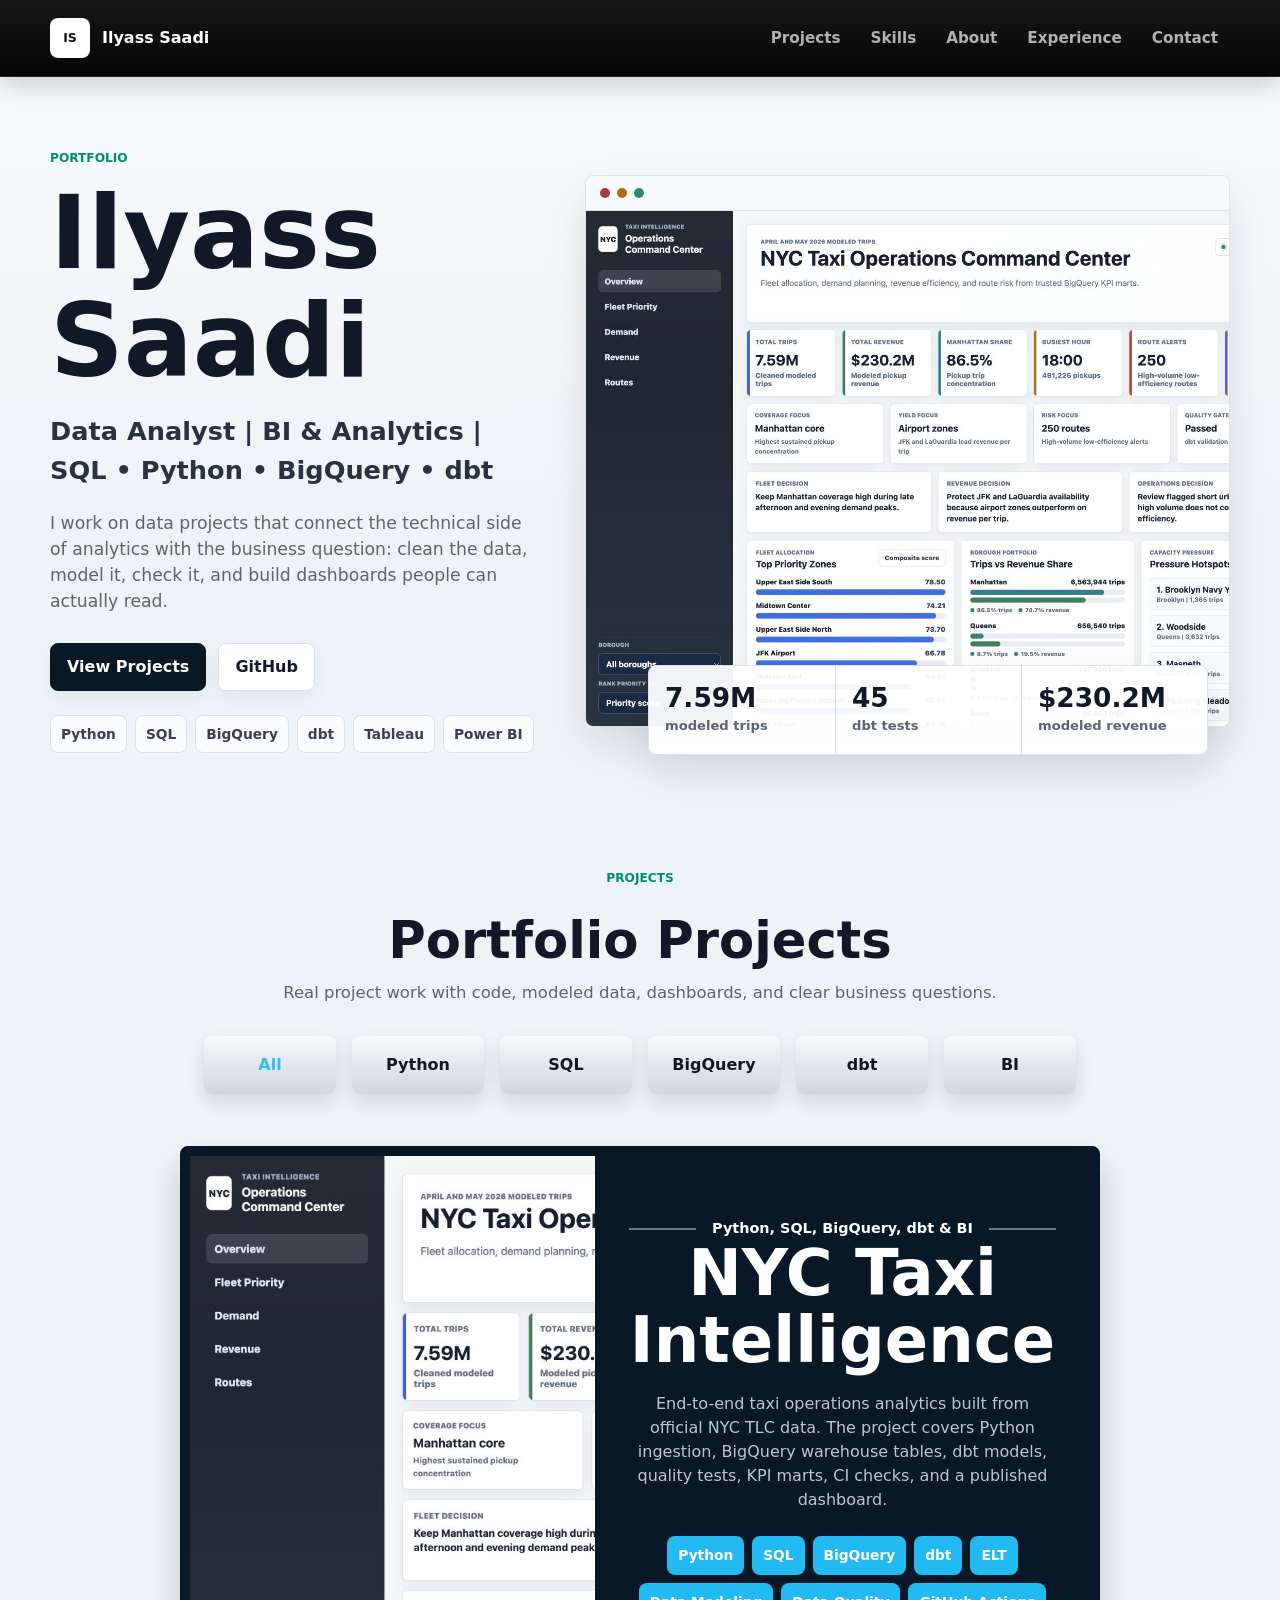
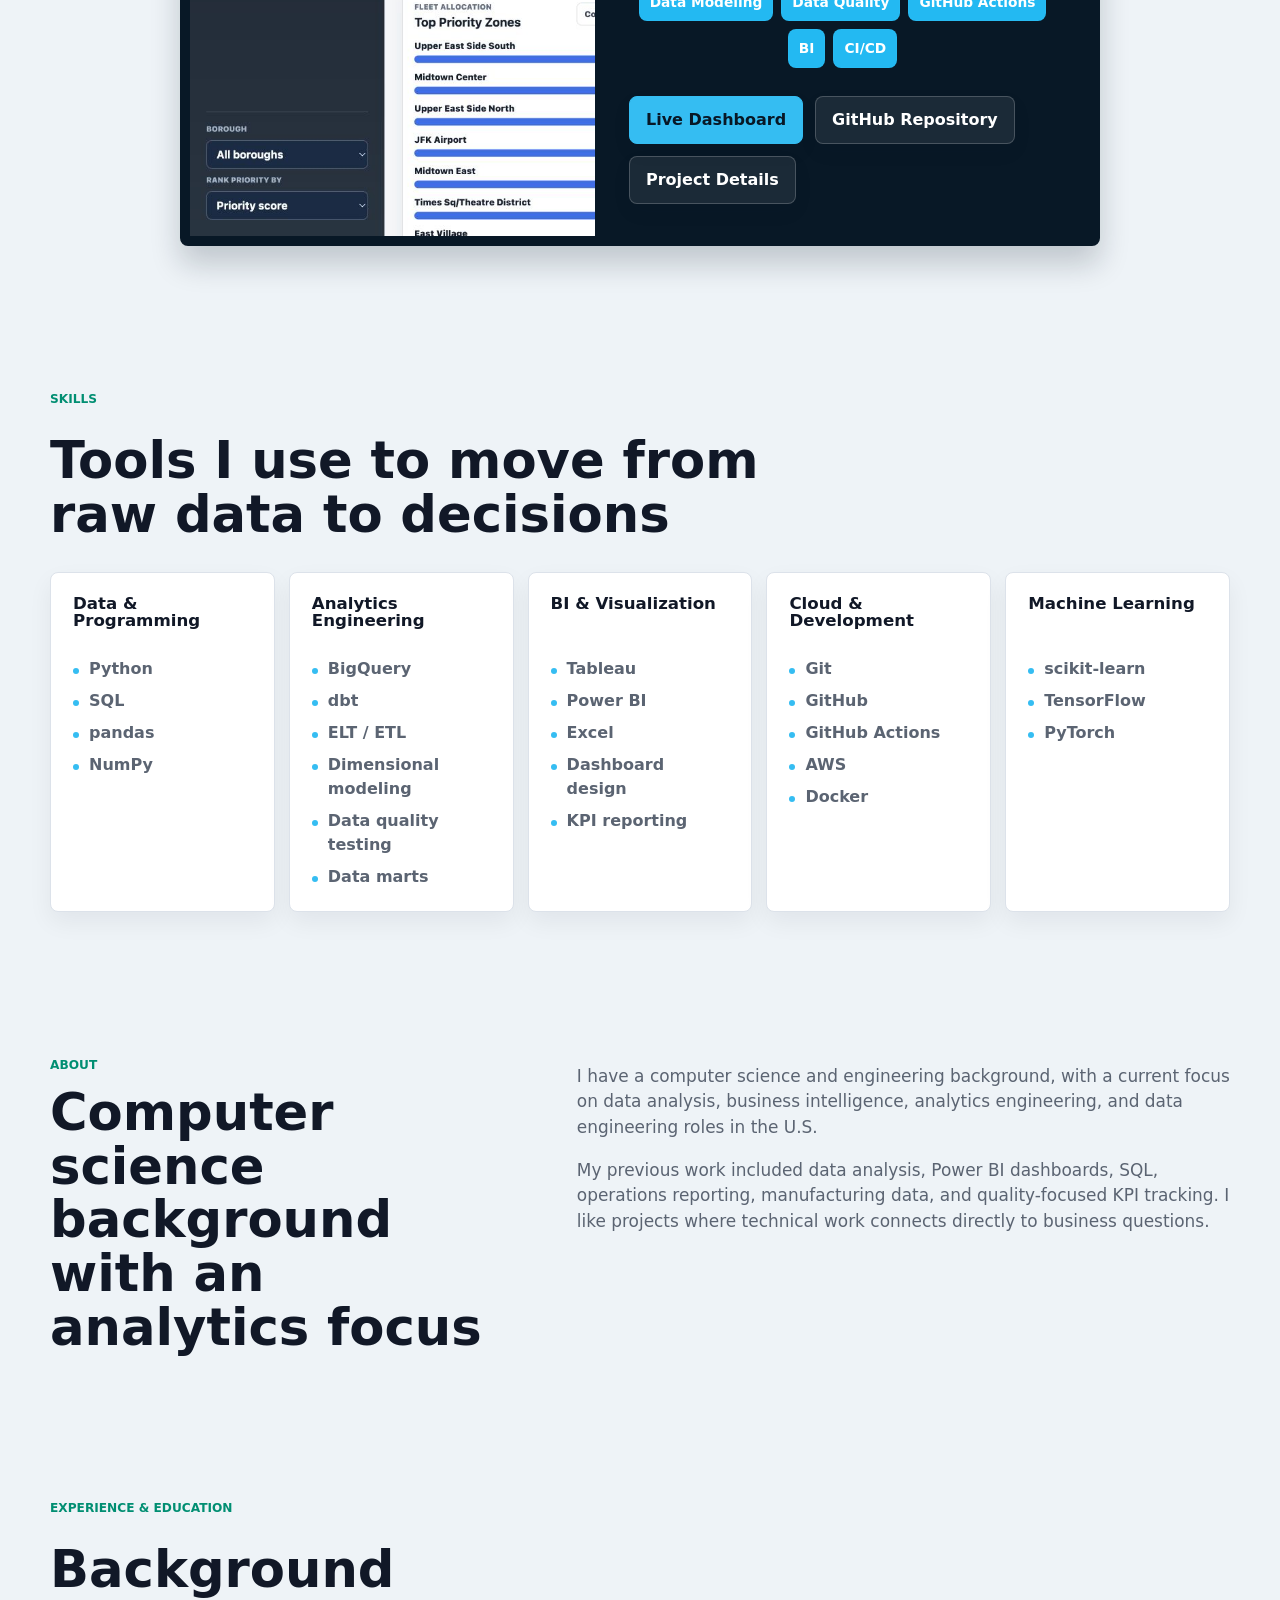
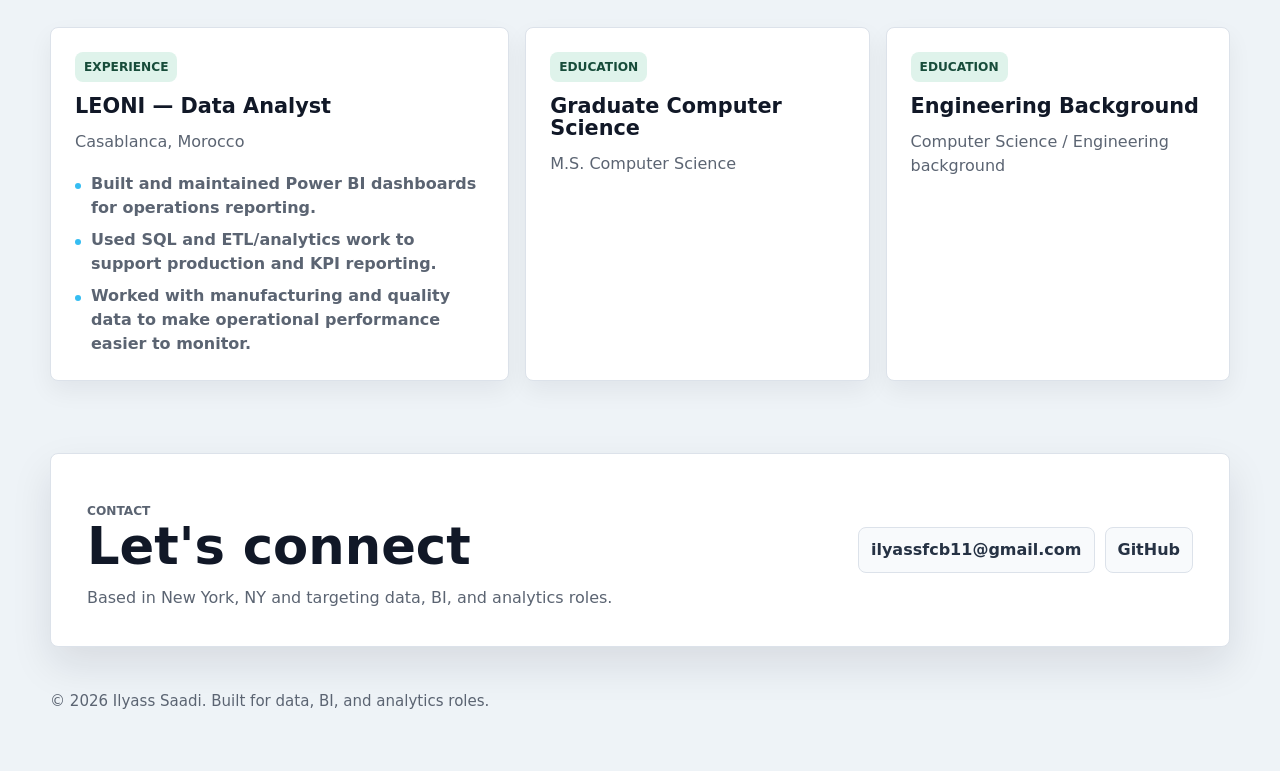
==== index.html @ 1b9ea5b0 "Create portfolio website" ====
<!doctype html>
<html lang="en">
  <head>
    <meta charset="utf-8">
    <meta name="viewport" content="width=device-width, initial-scale=1">
    <title>Ilyass Saadi | Data Analyst Portfolio</title>
    <meta name="description" content="Portfolio for Ilyass Saadi, focused on data analysis, BI, analytics engineering, SQL, Python, BigQuery, dbt, and dashboard projects.">
    <meta name="author" content="Ilyass Saadi">
    <meta property="og:title" content="Ilyass Saadi | Data Analyst Portfolio">
    <meta property="og:description" content="Data, BI, and analytics portfolio featuring an end-to-end NYC Taxi Intelligence project.">
    <meta property="og:type" content="website">
    <meta property="og:image" content="assets/img/nyc-taxi-dashboard.png">
    <meta name="theme-color" content="#111827">
    <link rel="icon" href="assets/img/favicon.svg" type="image/svg+xml">
    <link rel="stylesheet" href="assets/css/styles.css">
  </head>
  <body>
    <a class="skip-link" href="#main">Skip to main content</a>

    <header class="site-header" data-header>
      <nav class="nav" aria-label="Primary navigation">
        <a class="brand" href="index.html" aria-label="Ilyass Saadi home">
          <span class="brand-mark">IS</span>
          <span>Ilyass Saadi</span>
        </a>
        <button class="nav-toggle" type="button" aria-expanded="false" aria-controls="primary-menu">
          <span class="sr-only">Open menu</span>
          <span></span>
          <span></span>
        </button>
        <div class="nav-links" id="primary-menu">
          <a href="#projects">Projects</a>
          <a href="#skills">Skills</a>
          <a href="#about">About</a>
          <a href="#experience">Experience</a>
          <a href="#contact">Contact</a>
        </div>
      </nav>
    </header>

    <main id="main">
      <section class="hero section">
        <div class="hero-copy">
          <p class="eyebrow">Portfolio</p>
          <h1>Ilyass Saadi</h1>
          <p class="headline">Data Analyst | BI & Analytics | SQL &bull; Python &bull; BigQuery &bull; dbt</p>
          <p class="intro">
            I work on data projects that connect the technical side of analytics with the business question:
            clean the data, model it, check it, and build dashboards people can actually read.
          </p>
          <div class="hero-actions" aria-label="Portfolio links">
            <a class="button primary" href="#projects">View Projects</a>
            <a class="button" href="https://github.com/ilyassfcb11-lgtm" target="_blank" rel="noopener">GitHub</a>
            <a class="button optional-link" data-config-link="linkedin" href="#" target="_blank" rel="noopener">LinkedIn</a>
          </div>
          <div class="hero-tags" aria-label="Core skills">
            <span>Python</span>
            <span>SQL</span>
            <span>BigQuery</span>
            <span>dbt</span>
            <span>Tableau</span>
            <span>Power BI</span>
          </div>
        </div>

        <aside class="hero-panel" aria-label="Featured portfolio project">
          <div class="project-window">
            <div class="window-bar">
              <span></span>
              <span></span>
              <span></span>
            </div>
            <img src="assets/img/nyc-taxi-dashboard.png" alt="NYC Taxi Intelligence dashboard screenshot" width="1290" height="1000">
          </div>
          <div class="hero-metrics" aria-label="NYC Taxi Intelligence metrics">
            <div>
              <strong>7.59M</strong>
              <span>modeled trips</span>
            </div>
            <div>
              <strong>45</strong>
              <span>dbt tests</span>
            </div>
            <div>
              <strong>$230.2M</strong>
              <span>modeled revenue</span>
            </div>
          </div>
        </aside>
      </section>

      <section class="section projects-section" id="projects">
        <div class="section-heading centered">
          <p class="eyebrow">Projects</p>
          <h2>Portfolio Projects</h2>
          <p>
            Real project work with code, modeled data, dashboards, and clear business questions.
          </p>
        </div>

        <div class="filter-row" aria-label="Project filters">
          <button type="button" class="filter-chip is-active">All</button>
          <button type="button" class="filter-chip">Python</button>
          <button type="button" class="filter-chip">SQL</button>
          <button type="button" class="filter-chip">BigQuery</button>
          <button type="button" class="filter-chip">dbt</button>
          <button type="button" class="filter-chip">BI</button>
        </div>

        <article class="featured-project">
          <div class="featured-media">
            <img src="assets/img/nyc-taxi-dashboard.png" alt="NYC Taxi Intelligence dashboard interface showing KPI cards and operational charts" width="1290" height="1000">
          </div>
          <div class="featured-content">
            <p class="eyebrow">Python, SQL, BigQuery, dbt & BI</p>
            <h3>NYC Taxi Intelligence</h3>
            <p>
              End-to-end taxi operations analytics built from official NYC TLC data. The project covers
              Python ingestion, BigQuery warehouse tables, dbt models, quality tests, KPI marts, CI checks,
              and a published dashboard.
            </p>
            <div class="tag-list" aria-label="NYC Taxi Intelligence skills">
              <span>Python</span>
              <span>SQL</span>
              <span>BigQuery</span>
              <span>dbt</span>
              <span>ELT</span>
              <span>Data Modeling</span>
              <span>Data Quality</span>
              <span>GitHub Actions</span>
              <span>BI</span>
              <span>CI/CD</span>
            </div>
            <div class="project-actions">
              <a class="button primary" href="https://ilyassfcb11-lgtm.github.io/nyc-taxi-intelligence/" target="_blank" rel="noopener">Live Dashboard</a>
              <a class="button" href="https://github.com/ilyassfcb11-lgtm/nyc-taxi-intelligence" target="_blank" rel="noopener">GitHub Repository</a>
              <a class="button" href="projects/nyc-taxi-intelligence.html">Project Details</a>
            </div>
          </div>
        </article>
      </section>

      <section class="section" id="skills">
        <div class="section-heading">
          <p class="eyebrow">Skills</p>
          <h2>Tools I use to move from raw data to decisions</h2>
        </div>
        <div class="skills-grid">
          <div class="skill-card">
            <h3>Data & Programming</h3>
            <ul>
              <li>Python</li>
              <li>SQL</li>
              <li>pandas</li>
              <li>NumPy</li>
            </ul>
          </div>
          <div class="skill-card">
            <h3>Analytics Engineering</h3>
            <ul>
              <li>BigQuery</li>
              <li>dbt</li>
              <li>ELT / ETL</li>
              <li>Dimensional modeling</li>
              <li>Data quality testing</li>
              <li>Data marts</li>
            </ul>
          </div>
          <div class="skill-card">
            <h3>BI & Visualization</h3>
            <ul>
              <li>Tableau</li>
              <li>Power BI</li>
              <li>Excel</li>
              <li>Dashboard design</li>
              <li>KPI reporting</li>
            </ul>
          </div>
          <div class="skill-card">
            <h3>Cloud & Development</h3>
            <ul>
              <li>Git</li>
              <li>GitHub</li>
              <li>GitHub Actions</li>
              <li>AWS</li>
              <li>Docker</li>
            </ul>
          </div>
          <div class="skill-card">
            <h3>Machine Learning</h3>
            <ul>
              <li>scikit-learn</li>
              <li>TensorFlow</li>
              <li>PyTorch</li>
            </ul>
          </div>
        </div>
      </section>

      <section class="section about-grid" id="about">
        <div>
          <p class="eyebrow">About</p>
          <h2>Computer science background with an analytics focus</h2>
        </div>
        <div class="about-copy">
          <p>
            I have a computer science and engineering background, with a current focus on data analysis,
            business intelligence, analytics engineering, and data engineering roles in the U.S.
          </p>
          <p>
            My previous work included data analysis, Power BI dashboards, SQL, operations reporting, manufacturing data,
            and quality-focused KPI tracking. I like projects where technical work connects directly to business questions.
          </p>
        </div>
      </section>

      <section class="section" id="experience">
        <div class="section-heading">
          <p class="eyebrow">Experience & education</p>
          <h2>Background</h2>
        </div>
        <div class="timeline">
          <article class="timeline-card">
            <span class="timeline-label">Experience</span>
            <h3>LEONI — Data Analyst</h3>
            <p>Casablanca, Morocco</p>
            <ul>
              <li>Built and maintained Power BI dashboards for operations reporting.</li>
              <li>Used SQL and ETL/analytics work to support production and KPI reporting.</li>
              <li>Worked with manufacturing and quality data to make operational performance easier to monitor.</li>
            </ul>
          </article>
          <article class="timeline-card">
            <span class="timeline-label">Education</span>
            <h3>Graduate Computer Science</h3>
            <p>M.S. Computer Science</p>
          </article>
          <article class="timeline-card">
            <span class="timeline-label">Education</span>
            <h3>Engineering Background</h3>
            <p>Computer Science / Engineering background</p>
          </article>
        </div>
      </section>

      <section class="section contact" id="contact">
        <div>
          <p class="eyebrow">Contact</p>
          <h2>Let&apos;s connect</h2>
          <p>Based in New York, NY and targeting data, BI, and analytics roles.</p>
        </div>
        <div class="contact-links">
          <a href="mailto:ilyassfcb11@gmail.com">ilyassfcb11@gmail.com</a>
          <a href="https://github.com/ilyassfcb11-lgtm" target="_blank" rel="noopener">GitHub</a>
          <a class="optional-link" data-config-link="linkedin" href="#" target="_blank" rel="noopener">LinkedIn</a>
        </div>
      </section>
    </main>

    <footer class="footer">
      <p>&copy; <span data-year></span> Ilyass Saadi. Built for data, BI, and analytics roles.</p>
    </footer>

    <script src="assets/js/site.js"></script>
  </body>
</html>
---- assets/css/styles.css ----
:root {
  --bg: #eef3f7;
  --surface: #ffffff;
  --surface-strong: #eef2f6;
  --ink: #111827;
  --dark: #081826;
  --dark-2: #0d2233;
  --muted: #5b6472;
  --line: #dce2ea;
  --blue: #35bdf2;
  --green: #2c8a68;
  --amber: #b36b12;
  --red: #a93b3b;
  --shadow: 0 18px 40px rgba(17, 24, 39, 0.1);
  --radius: 8px;
  --max: 1180px;
  --header: 76px;
}

* {
  box-sizing: border-box;
}

html {
  scroll-behavior: smooth;
}

body {
  margin: 0;
  font-family: Inter, ui-sans-serif, system-ui, -apple-system, BlinkMacSystemFont, "Segoe UI", sans-serif;
  color: var(--ink);
  background:
    linear-gradient(180deg, #f8fbfd 0, #eef3f7 520px),
    var(--bg);
  line-height: 1.5;
}

img {
  display: block;
  max-width: 100%;
  height: auto;
}

a {
  color: inherit;
  text-decoration: none;
}

a:focus-visible,
button:focus-visible {
  outline: 3px solid rgba(47, 125, 209, 0.42);
  outline-offset: 3px;
}

.skip-link {
  position: absolute;
  top: 12px;
  left: 12px;
  z-index: 20;
  padding: 10px 14px;
  border-radius: var(--radius);
  color: #fff;
  background: var(--ink);
  transform: translateY(-140%);
  transition: transform 160ms ease;
}

.skip-link:focus {
  transform: translateY(0);
}

.sr-only {
  position: absolute;
  width: 1px;
  height: 1px;
  padding: 0;
  margin: -1px;
  overflow: hidden;
  clip: rect(0, 0, 0, 0);
  white-space: nowrap;
  border: 0;
}

.site-header {
  position: sticky;
  top: 0;
  z-index: 10;
  background: linear-gradient(180deg, #151515, #070707);
  border-bottom: 1px solid rgba(255, 255, 255, 0.08);
  box-shadow: 0 8px 26px rgba(0, 0, 0, 0.18);
}

.site-header.is-scrolled {
  border-bottom-color: rgba(255, 255, 255, 0.1);
}

.nav {
  width: min(100% - 32px, var(--max));
  height: var(--header);
  margin: 0 auto;
  display: flex;
  align-items: center;
  justify-content: space-between;
  gap: 24px;
}

.brand {
  display: inline-flex;
  align-items: center;
  gap: 12px;
  font-weight: 760;
  color: #fff;
}

.brand-mark {
  display: grid;
  place-items: center;
  width: 40px;
  height: 40px;
  border-radius: var(--radius);
  color: #101010;
  background: #fff;
  font-size: 0.78rem;
}

.nav-links {
  display: flex;
  align-items: center;
  gap: 6px;
}

.nav-links a {
  padding: 9px 12px;
  border-radius: var(--radius);
  color: rgba(255, 255, 255, 0.68);
  font-size: 0.95rem;
  font-weight: 650;
}

.nav-links a:hover {
  color: #fff;
  background: rgba(255, 255, 255, 0.08);
}

.nav-toggle {
  display: none;
  width: 42px;
  height: 42px;
  border: 1px solid var(--line);
  border-radius: var(--radius);
  background: var(--surface);
}

.nav-toggle span:not(.sr-only) {
  display: block;
  width: 18px;
  height: 2px;
  margin: 5px auto;
  background: var(--ink);
}

.section {
  width: min(100% - 32px, var(--max));
  margin: 0 auto;
  padding: 72px 0;
}

.section-tight {
  padding-top: 34px;
}

.hero {
  min-height: calc(78vh - var(--header));
  display: grid;
  grid-template-columns: minmax(0, 0.86fr) minmax(420px, 1.14fr);
  align-items: center;
  gap: 48px;
}

.eyebrow {
  margin: 0 0 12px;
  color: #008e72;
  font-size: 0.76rem;
  font-weight: 800;
  letter-spacing: 0;
  text-transform: uppercase;
}

h1,
h2,
h3,
p {
  overflow-wrap: anywhere;
}

h1,
h2,
h3 {
  margin: 0;
  line-height: 1.05;
}

h1 {
  font-size: clamp(3rem, 8vw, 6.7rem);
  max-width: 780px;
}

h2 {
  font-size: clamp(2rem, 4vw, 3.5rem);
  max-width: 820px;
}

h3 {
  font-size: 1.3rem;
}

.headline {
  margin: 18px 0 0;
  max-width: 760px;
  color: #293241;
  font-size: clamp(1.2rem, 2vw, 1.75rem);
  font-weight: 720;
}

.intro {
  max-width: 680px;
  margin: 22px 0 0;
  color: var(--muted);
  font-size: 1.08rem;
}

.hero-actions,
.project-actions {
  display: flex;
  flex-wrap: wrap;
  gap: 12px;
  margin-top: 28px;
}

.button {
  display: inline-flex;
  align-items: center;
  justify-content: center;
  min-height: 44px;
  padding: 11px 16px;
  border: 1px solid var(--line);
  border-radius: var(--radius);
  color: var(--ink);
  background: var(--surface);
  font-weight: 760;
  box-shadow: 0 8px 20px rgba(17, 24, 39, 0.05);
  transition: transform 160ms ease, box-shadow 160ms ease, border-color 160ms ease;
}

.button:hover {
  transform: translateY(-2px);
  border-color: rgba(47, 125, 209, 0.35);
  box-shadow: 0 14px 26px rgba(17, 24, 39, 0.1);
}

.button.primary {
  color: #fff;
  border-color: var(--dark);
  background: var(--dark);
}

.hero-tags,
.tag-list {
  display: flex;
  flex-wrap: wrap;
  gap: 8px;
  margin-top: 24px;
}

.hero-tags span,
.tag-list span {
  padding: 8px 10px;
  border: 1px solid var(--line);
  border-radius: var(--radius);
  color: #364152;
  background: rgba(255, 255, 255, 0.74);
  font-size: 0.86rem;
  font-weight: 700;
}

.hero-panel {
  position: relative;
}

.project-window {
  overflow: hidden;
  border: 1px solid rgba(17, 24, 39, 0.12);
  border-radius: var(--radius);
  background: var(--surface);
  box-shadow: var(--shadow);
}

.window-bar {
  display: flex;
  gap: 7px;
  padding: 12px 14px;
  border-bottom: 1px solid var(--line);
  background: #f7f9fb;
}

.window-bar span {
  width: 10px;
  height: 10px;
  border-radius: 999px;
  background: var(--line);
}

.window-bar span:nth-child(1) {
  background: var(--red);
}

.window-bar span:nth-child(2) {
  background: var(--amber);
}

.window-bar span:nth-child(3) {
  background: var(--green);
}

.project-window img {
  aspect-ratio: 1.25 / 1;
  object-fit: cover;
  object-position: left top;
}

.hero-metrics {
  position: absolute;
  right: 22px;
  bottom: -28px;
  display: grid;
  grid-template-columns: repeat(3, 1fr);
  width: min(560px, calc(100% - 44px));
  border: 1px solid var(--line);
  border-radius: var(--radius);
  background: rgba(255, 255, 255, 0.94);
  box-shadow: var(--shadow);
}

.hero-metrics div {
  padding: 18px 16px;
}

.hero-metrics div + div {
  border-left: 1px solid var(--line);
}

.hero-metrics strong,
.metric-card strong {
  display: block;
  font-size: 1.65rem;
  line-height: 1.05;
}

.hero-metrics span,
.metric-card span {
  display: block;
  margin-top: 5px;
  color: var(--muted);
  font-size: 0.82rem;
  font-weight: 700;
}

.section-heading {
  display: grid;
  gap: 14px;
  margin-bottom: 30px;
}

.section-heading p:not(.eyebrow) {
  max-width: 760px;
  margin: 0;
  color: var(--muted);
  font-size: 1.03rem;
}

.projects-section {
  padding-top: 44px;
}

.centered {
  text-align: center;
  justify-items: center;
}

.filter-row {
  display: flex;
  flex-wrap: wrap;
  justify-content: center;
  gap: 16px;
  margin: 8px 0 52px;
}

.filter-chip {
  min-width: 132px;
  min-height: 58px;
  border: 0;
  border-radius: var(--radius);
  color: #101820;
  background: linear-gradient(180deg, #f7f9fb, #cfd6dc);
  box-shadow: 0 8px 18px rgba(17, 24, 39, 0.12);
  font: inherit;
  font-weight: 820;
  cursor: default;
}

.filter-chip.is-active {
  color: var(--blue);
}

.featured-project {
  display: grid;
  grid-template-columns: minmax(340px, 0.9fr) minmax(360px, 1.1fr);
  gap: 0;
  align-items: stretch;
  max-width: 920px;
  margin: 0 auto;
  padding: 0;
  border: 10px solid var(--dark);
  border-radius: var(--radius);
  background: var(--dark);
  box-shadow: 0 18px 30px rgba(8, 24, 38, 0.2);
}

.featured-media {
  overflow: hidden;
  border-radius: 0;
  background: var(--dark-2);
}

.featured-media img {
  height: 100%;
  min-height: 470px;
  object-fit: cover;
  object-position: left top;
}

.featured-content {
  display: flex;
  flex-direction: column;
  justify-content: center;
  align-items: center;
  padding: 44px 34px 32px;
  color: #fff;
  text-align: center;
}

.featured-content h3 {
  font-size: clamp(2.7rem, 5vw, 4.6rem);
  max-width: 520px;
}

.featured-content p {
  margin: 18px 0 0;
  color: rgba(255, 255, 255, 0.75);
  font-size: 1rem;
}

.featured-content .eyebrow {
  display: inline-flex;
  align-items: center;
  gap: 16px;
  width: 100%;
  color: #fff;
  font-size: 0.9rem;
  text-transform: none;
}

.featured-content .eyebrow::before,
.featured-content .eyebrow::after {
  content: "";
  flex: 1;
  height: 2px;
  background: rgba(255, 255, 255, 0.42);
}

.featured-content .tag-list {
  justify-content: center;
}

.featured-content .tag-list span {
  border-color: rgba(53, 189, 242, 0.28);
  color: #fff;
  background: #23b9f2;
}

.featured-content .button {
  color: #fff;
  border-color: rgba(255, 255, 255, 0.2);
  background: rgba(255, 255, 255, 0.08);
}

.featured-content .button.primary {
  color: var(--dark);
  border-color: #35bdf2;
  background: #35bdf2;
}

.skills-grid {
  display: grid;
  grid-template-columns: repeat(5, minmax(0, 1fr));
  gap: 14px;
}

.skill-card,
.timeline-card,
.case-card,
.case-summary article,
.metric-card,
.insight-list article {
  border: 1px solid var(--line);
  border-radius: var(--radius);
  background: var(--surface);
  box-shadow: 0 10px 24px rgba(17, 24, 39, 0.06);
}

.skill-card {
  padding: 22px;
}

.skill-card h3 {
  min-height: 44px;
  font-size: 1.04rem;
}

.skill-card ul,
.timeline-card ul {
  list-style: none;
  padding: 0;
  margin: 18px 0 0;
}

.skill-card li,
.timeline-card li {
  position: relative;
  padding-left: 16px;
  color: var(--muted);
  font-weight: 620;
}

.skill-card li + li,
.timeline-card li + li {
  margin-top: 8px;
}

.skill-card li::before,
.timeline-card li::before {
  content: "";
  position: absolute;
  left: 0;
  top: 0.68em;
  width: 6px;
  height: 6px;
  border-radius: 999px;
  background: var(--blue);
}

.about-grid {
  display: grid;
  grid-template-columns: minmax(260px, 0.85fr) minmax(0, 1.15fr);
  gap: 44px;
  align-items: start;
}

.about-copy {
  padding-top: 8px;
}

.about-copy p {
  margin: 0;
  color: var(--muted);
  font-size: 1.06rem;
}

.about-copy p + p {
  margin-top: 18px;
}

.timeline {
  display: grid;
  grid-template-columns: 1.2fr 0.9fr 0.9fr;
  gap: 16px;
}

.timeline-card {
  padding: 24px;
}

.timeline-label {
  display: inline-flex;
  margin-bottom: 14px;
  padding: 6px 9px;
  border-radius: var(--radius);
  color: #174c3a;
  background: #dff3eb;
  font-size: 0.76rem;
  font-weight: 800;
  text-transform: uppercase;
}

.timeline-card p,
.case-card p,
.case-summary p,
.insight-list p,
.dashboard-showcase p,
.contact p {
  margin: 12px 0 0;
  color: var(--muted);
}

.contact {
  display: flex;
  align-items: center;
  justify-content: space-between;
  gap: 28px;
  padding: 36px;
  border: 1px solid var(--line);
  border-radius: var(--radius);
  background: var(--surface);
  box-shadow: var(--shadow);
}

.contact-links {
  display: flex;
  flex-wrap: wrap;
  justify-content: flex-end;
  gap: 10px;
}

.contact-links a {
  padding: 10px 12px;
  border: 1px solid var(--line);
  border-radius: var(--radius);
  background: #f8fafc;
  color: #263244;
  font-weight: 760;
}

.footer {
  width: min(100% - 32px, var(--max));
  margin: 0 auto;
  padding: 28px 0 44px;
  color: var(--muted);
  font-size: 0.94rem;
}

.case-hero {
  display: grid;
  grid-template-columns: minmax(0, 0.86fr) minmax(420px, 1.14fr);
  align-items: center;
  gap: 42px;
  padding-top: 56px;
}

.case-hero h1 {
  font-size: clamp(2.8rem, 6vw, 5.8rem);
}

.back-link {
  display: inline-flex;
  margin-bottom: 22px;
  color: var(--blue);
  font-weight: 800;
}

.case-hero-image {
  overflow: hidden;
  border: 1px solid var(--line);
  border-radius: var(--radius);
  background: var(--surface);
  box-shadow: var(--shadow);
}

.case-hero-image img {
  aspect-ratio: 1.25 / 1;
  object-fit: cover;
  object-position: left top;
}

.case-summary {
  display: grid;
  grid-template-columns: repeat(2, minmax(0, 1fr));
  gap: 16px;
}

.case-summary article,
.case-card,
.insight-list article {
  padding: 24px;
}

.architecture-flow {
  display: grid;
  grid-template-columns: repeat(7, minmax(0, 1fr));
  gap: 10px;
}

.architecture-flow span {
  min-height: 86px;
  display: grid;
  place-items: center;
  padding: 12px;
  border: 1px solid var(--line);
  border-radius: var(--radius);
  color: #263244;
  background: var(--surface);
  text-align: center;
  font-weight: 780;
  box-shadow: 0 10px 24px rgba(17, 24, 39, 0.06);
}

.metrics-grid {
  display: grid;
  grid-template-columns: repeat(6, minmax(0, 1fr));
  gap: 14px;
}

.metric-card {
  padding: 22px;
}

.metric-card:nth-child(1) {
  border-top: 4px solid var(--blue);
}

.metric-card:nth-child(2) {
  border-top: 4px solid var(--green);
}

.metric-card:nth-child(3) {
  border-top: 4px solid var(--amber);
}

.metric-card:nth-child(4) {
  border-top: 4px solid #7c63d8;
}

.metric-card:nth-child(5) {
  border-top: 4px solid #3b8a99;
}

.metric-card:nth-child(6) {
  border-top: 4px solid var(--red);
}

.case-grid {
  display: grid;
  grid-template-columns: repeat(3, minmax(0, 1fr));
  gap: 16px;
}

.insight-list {
  display: grid;
  grid-template-columns: repeat(4, minmax(0, 1fr));
  gap: 14px;
}

.dashboard-showcase {
  display: grid;
  grid-template-columns: minmax(0, 0.82fr) minmax(420px, 1.18fr);
  gap: 28px;
  align-items: center;
  padding: 28px;
  border: 1px solid var(--line);
  border-radius: var(--radius);
  background: var(--surface);
  box-shadow: var(--shadow);
}

.dashboard-showcase img {
  border: 1px solid var(--line);
  border-radius: var(--radius);
}

@media (max-width: 1100px) {
  .hero,
  .case-hero,
  .featured-project,
  .dashboard-showcase {
    grid-template-columns: 1fr;
  }

  .hero {
    padding-top: 56px;
  }

  .hero-panel {
    max-width: 820px;
  }

  .featured-content {
    padding: 34px 24px;
  }

  .skills-grid {
    grid-template-columns: repeat(3, minmax(0, 1fr));
  }

  .timeline,
  .metrics-grid,
  .insight-list {
    grid-template-columns: repeat(2, minmax(0, 1fr));
  }

  .architecture-flow {
    grid-template-columns: repeat(3, minmax(0, 1fr));
  }
}

@media (max-width: 760px) {
  :root {
    --header: 68px;
  }

  body {
    background: #f5f7fa;
  }

  .nav {
    width: min(100% - 24px, var(--max));
  }

  .nav-toggle {
    display: inline-block;
  }

  .nav-links {
    position: absolute;
    left: 12px;
    right: 12px;
    top: calc(var(--header) - 4px);
    display: none;
    padding: 10px;
    border: 1px solid var(--line);
    border-radius: var(--radius);
    background: rgba(9, 9, 9, 0.98);
    box-shadow: var(--shadow);
  }

  .nav-links.is-open {
    display: grid;
  }

  .nav-links a {
    padding: 12px;
  }

  .section {
    width: min(100% - 24px, var(--max));
    padding: 58px 0;
  }

  .hero {
    min-height: auto;
    gap: 34px;
  }

  h1 {
    font-size: clamp(3.1rem, 16vw, 5rem);
  }

  h2 {
    font-size: clamp(2rem, 10vw, 3rem);
  }

  .headline {
    font-size: 1.18rem;
  }

  .hero-actions,
  .project-actions,
  .contact-links {
    align-items: stretch;
  }

  .hero-actions .button,
  .project-actions .button,
  .contact-links a {
    width: 100%;
  }

  .hero-metrics {
    position: static;
    width: 100%;
    margin-top: 12px;
    grid-template-columns: 1fr;
  }

  .hero-metrics div + div {
    border-left: 0;
    border-top: 1px solid var(--line);
  }

  .filter-row {
    gap: 10px;
    margin-bottom: 28px;
  }

  .filter-chip {
    min-width: calc(50% - 5px);
    min-height: 46px;
  }

  .featured-project {
    border-width: 8px;
  }

  .featured-media img {
    min-height: 280px;
  }

  .featured-content h3 {
    font-size: clamp(2.1rem, 12vw, 3.2rem);
  }

  .featured-content .eyebrow {
    font-size: 0.78rem;
  }

  .skills-grid,
  .timeline,
  .about-grid,
  .case-summary,
  .case-grid,
  .metrics-grid,
  .insight-list,
  .architecture-flow {
    grid-template-columns: 1fr;
  }

  .contact,
  .dashboard-showcase {
    padding: 22px;
  }

  .contact {
    align-items: stretch;
    flex-direction: column;
  }

  .contact-links {
    justify-content: flex-start;
  }
}

@media (prefers-reduced-motion: reduce) {
  *,
  *::before,
  *::after {
    scroll-behavior: auto !important;
    transition: none !important;
  }
}
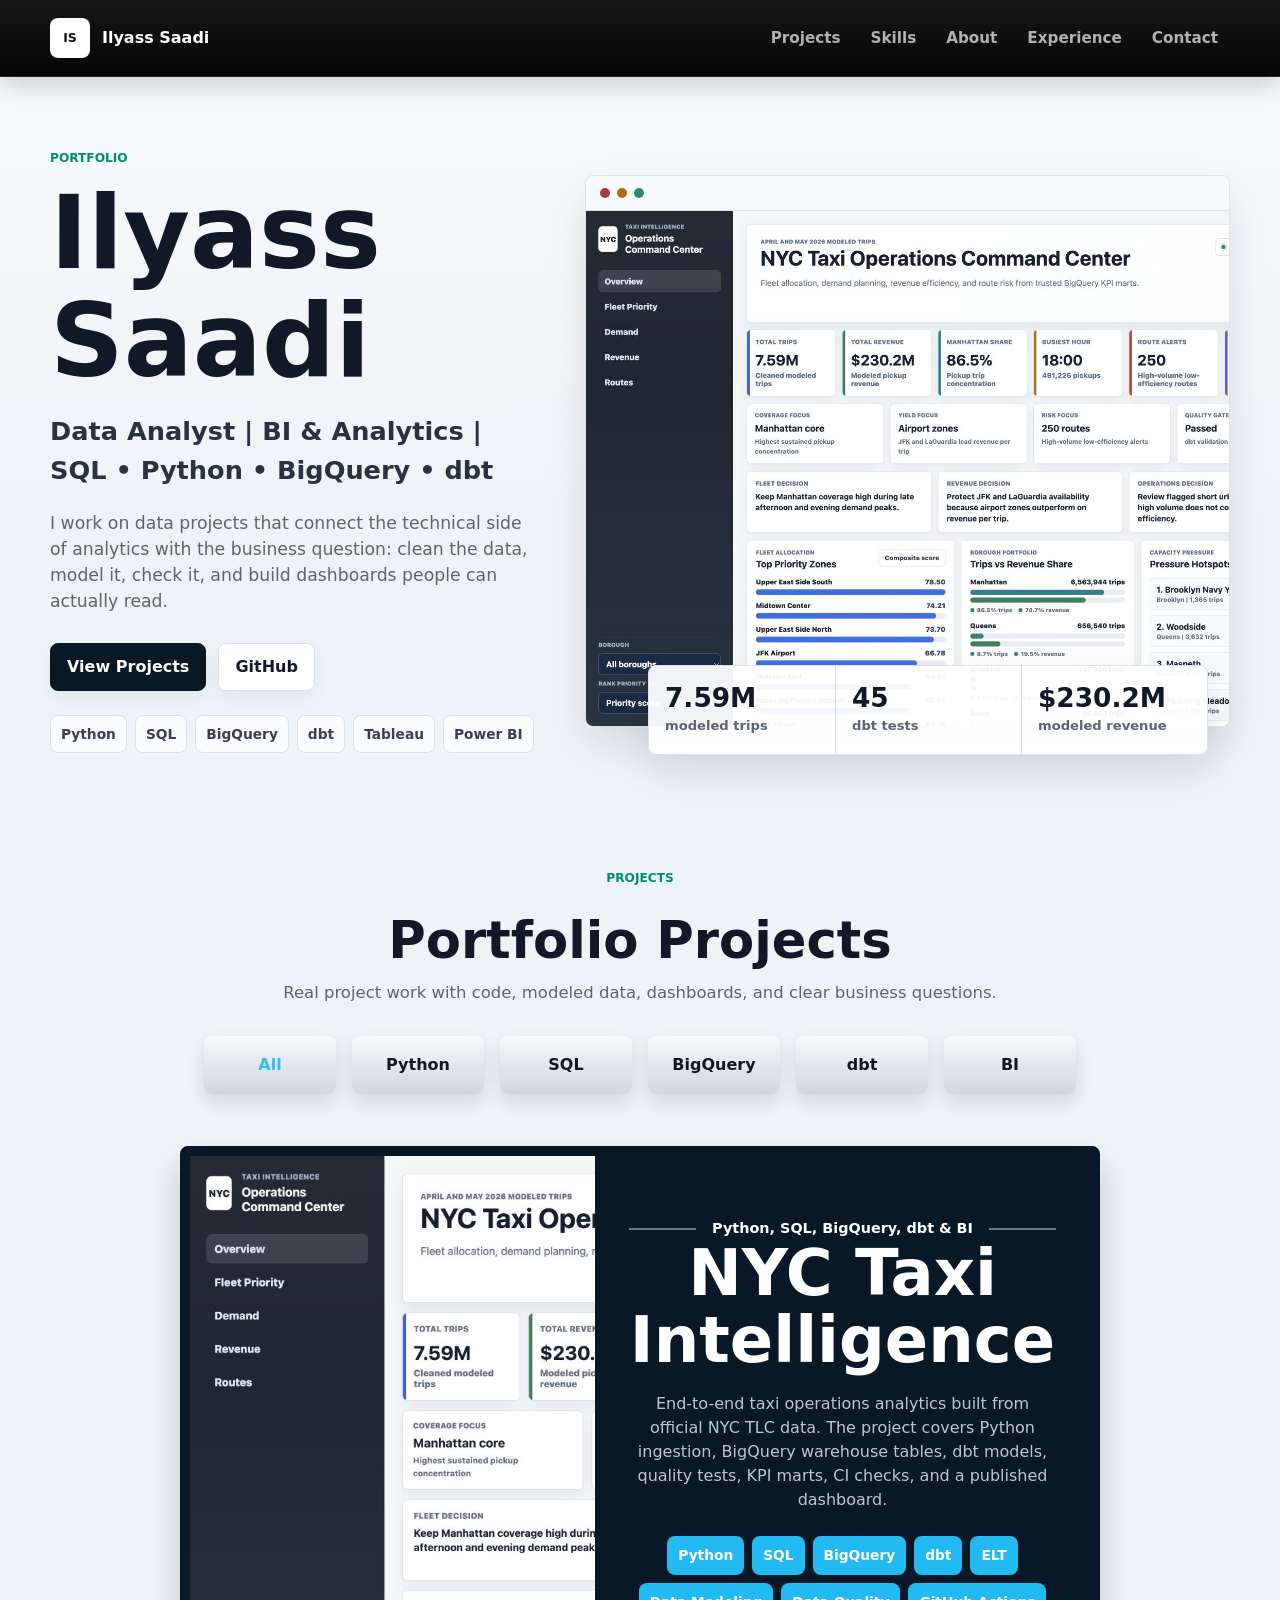
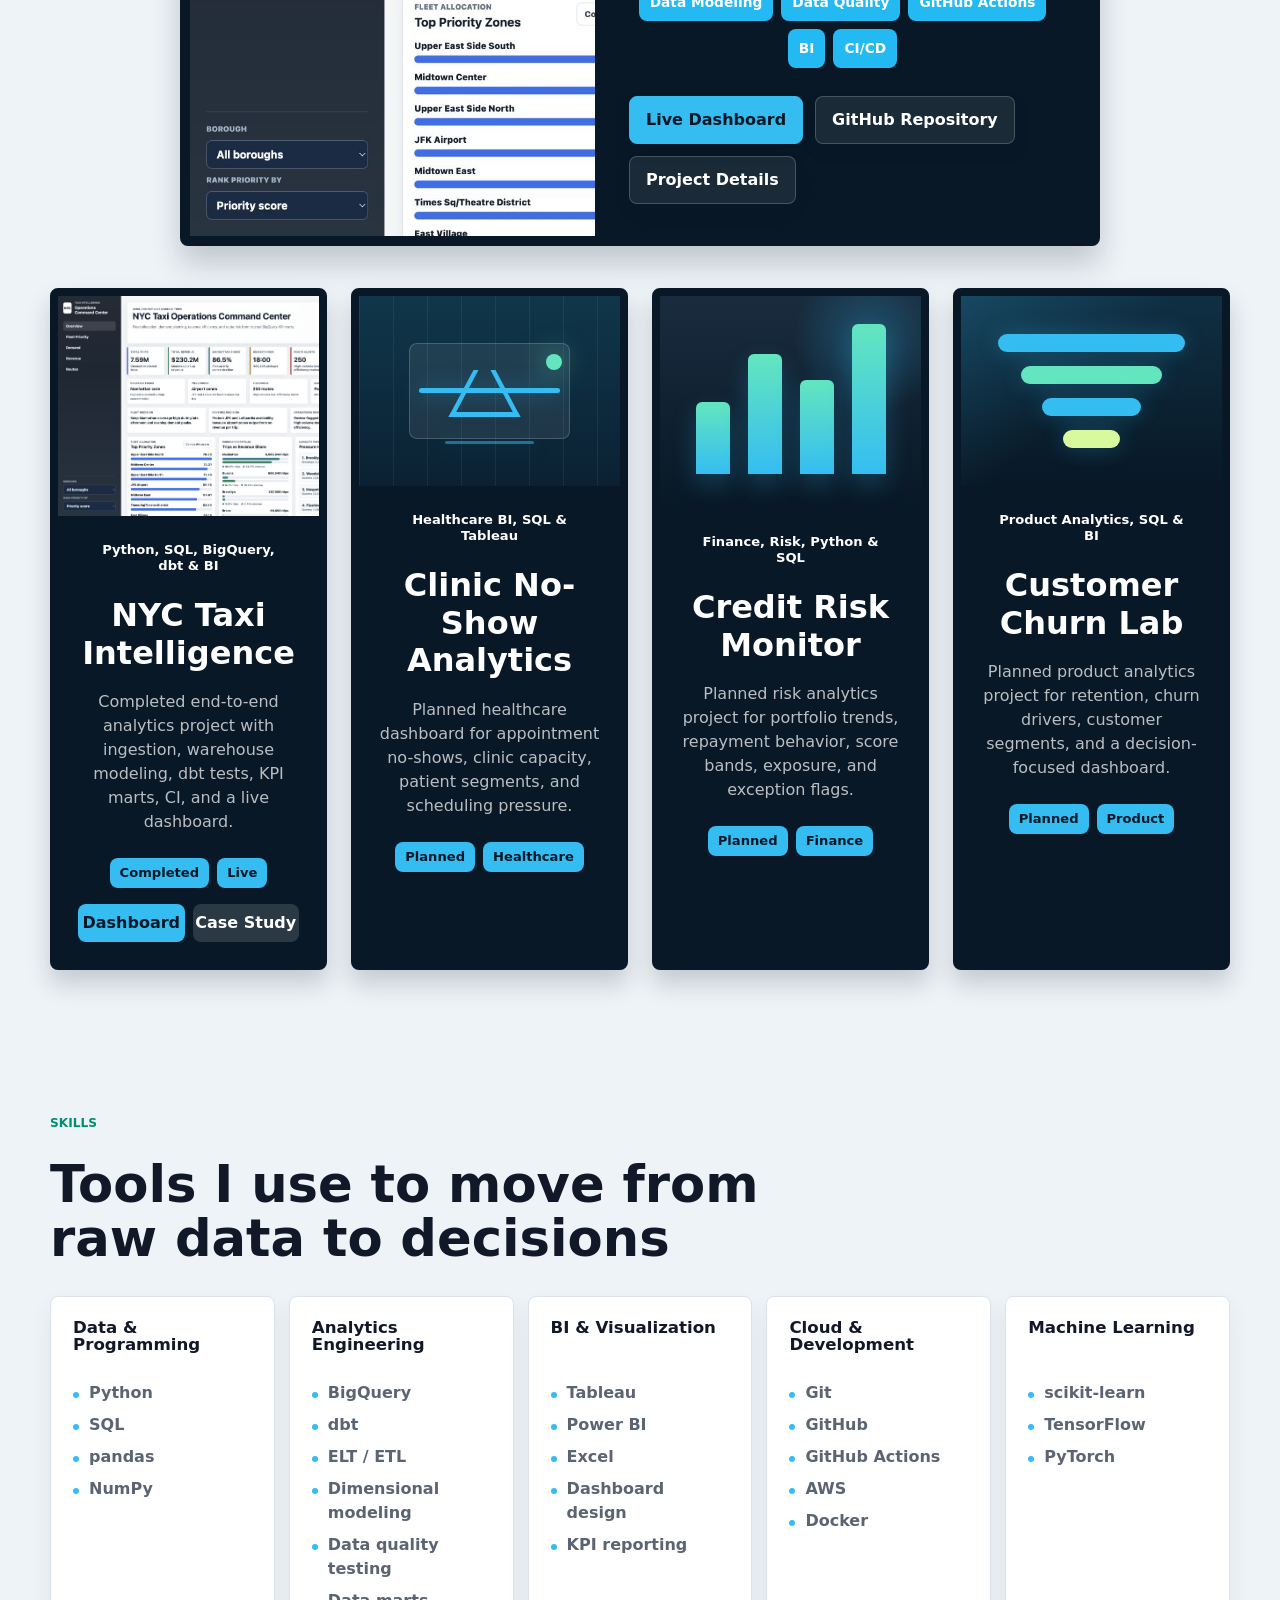
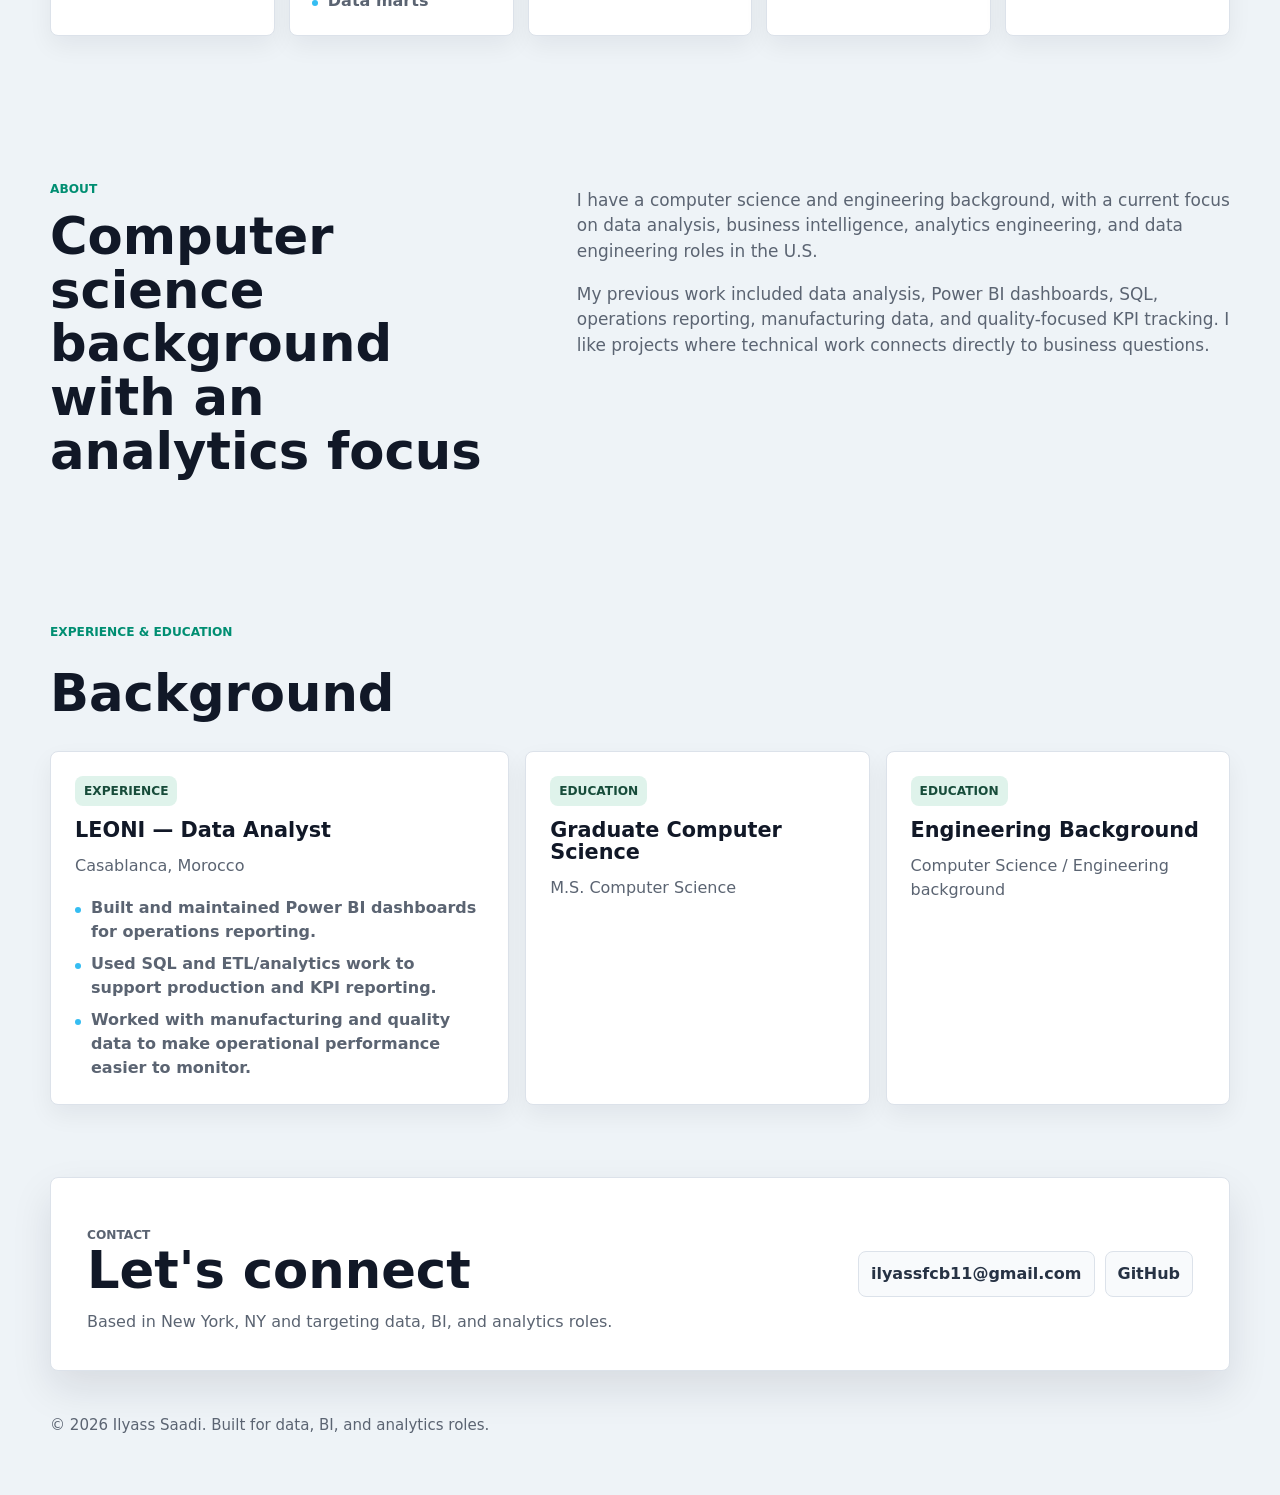
==== commit 9670a521: "Add project gallery cards" ====
--- a/index.html
+++ b/index.html
@@ -138,6 +138,89 @@
             </div>
           </div>
         </article>
+
+        <div class="project-gallery" aria-label="Project roadmap">
+          <article class="portfolio-card is-complete">
+            <div class="portfolio-thumb image-thumb">
+              <img src="assets/img/nyc-taxi-dashboard.png" alt="NYC Taxi Intelligence dashboard screenshot" width="1290" height="1000">
+            </div>
+            <div class="portfolio-card-body">
+              <div class="card-rule">
+                <span>Python, SQL, BigQuery, dbt & BI</span>
+              </div>
+              <h3>NYC Taxi Intelligence</h3>
+              <p>Completed end-to-end analytics project with ingestion, warehouse modeling, dbt tests, KPI marts, CI, and a live dashboard.</p>
+              <div class="mini-tags">
+                <span>Completed</span>
+                <span>Live</span>
+              </div>
+              <div class="card-actions">
+                <a href="https://ilyassfcb11-lgtm.github.io/nyc-taxi-intelligence/" target="_blank" rel="noopener">Dashboard</a>
+                <a href="projects/nyc-taxi-intelligence.html">Case Study</a>
+              </div>
+            </div>
+          </article>
+
+          <article class="portfolio-card">
+            <div class="portfolio-thumb healthcare-thumb" aria-hidden="true">
+              <span class="pulse-card"></span>
+              <span class="pulse-line"></span>
+              <span class="pulse-line short"></span>
+              <span class="pulse-dot"></span>
+            </div>
+            <div class="portfolio-card-body">
+              <div class="card-rule">
+                <span>Healthcare BI, SQL & Tableau</span>
+              </div>
+              <h3>Clinic No-Show Analytics</h3>
+              <p>Planned healthcare dashboard for appointment no-shows, clinic capacity, patient segments, and scheduling pressure.</p>
+              <div class="mini-tags">
+                <span>Planned</span>
+                <span>Healthcare</span>
+              </div>
+            </div>
+          </article>
+
+          <article class="portfolio-card">
+            <div class="portfolio-thumb finance-thumb" aria-hidden="true">
+              <span></span>
+              <span></span>
+              <span></span>
+              <span></span>
+            </div>
+            <div class="portfolio-card-body">
+              <div class="card-rule">
+                <span>Finance, Risk, Python & SQL</span>
+              </div>
+              <h3>Credit Risk Monitor</h3>
+              <p>Planned risk analytics project for portfolio trends, repayment behavior, score bands, exposure, and exception flags.</p>
+              <div class="mini-tags">
+                <span>Planned</span>
+                <span>Finance</span>
+              </div>
+            </div>
+          </article>
+
+          <article class="portfolio-card">
+            <div class="portfolio-thumb product-thumb" aria-hidden="true">
+              <span class="funnel wide"></span>
+              <span class="funnel medium"></span>
+              <span class="funnel small"></span>
+              <span class="funnel tiny"></span>
+            </div>
+            <div class="portfolio-card-body">
+              <div class="card-rule">
+                <span>Product Analytics, SQL & BI</span>
+              </div>
+              <h3>Customer Churn Lab</h3>
+              <p>Planned product analytics project for retention, churn drivers, customer segments, and a decision-focused dashboard.</p>
+              <div class="mini-tags">
+                <span>Planned</span>
+                <span>Product</span>
+              </div>
+            </div>
+          </article>
+        </div>
       </section>
 
       <section class="section" id="skills">
--- a/assets/css/styles.css
+++ b/assets/css/styles.css
@@ -500,6 +500,270 @@
   background: #35bdf2;
 }
 
+.project-gallery {
+  display: grid;
+  grid-template-columns: repeat(4, minmax(0, 1fr));
+  gap: 24px;
+  margin-top: 42px;
+}
+
+.portfolio-card {
+  overflow: hidden;
+  border: 8px solid var(--dark);
+  border-radius: var(--radius);
+  background: var(--dark);
+  box-shadow: 0 14px 24px rgba(8, 24, 38, 0.18);
+  transition: transform 160ms ease, box-shadow 160ms ease;
+}
+
+.portfolio-card:hover {
+  transform: translateY(-5px);
+  box-shadow: 0 24px 40px rgba(8, 24, 38, 0.24);
+}
+
+.portfolio-thumb {
+  position: relative;
+  min-height: 190px;
+  overflow: hidden;
+  background: #102538;
+}
+
+.image-thumb img {
+  width: 100%;
+  height: 220px;
+  object-fit: cover;
+  object-position: left top;
+}
+
+.portfolio-card-body {
+  display: flex;
+  flex-direction: column;
+  min-height: 330px;
+  padding: 26px 20px 20px;
+  color: #fff;
+  text-align: center;
+}
+
+.card-rule {
+  display: flex;
+  align-items: center;
+  gap: 12px;
+  margin-bottom: 22px;
+  color: #fff;
+  font-weight: 830;
+}
+
+.card-rule::before,
+.card-rule::after {
+  content: "";
+  flex: 1;
+  height: 2px;
+  background: rgba(255, 255, 255, 0.4);
+}
+
+.card-rule span {
+  max-width: 210px;
+  color: #fff;
+  font-size: 0.82rem;
+  line-height: 1.25;
+}
+
+.portfolio-card h3 {
+  font-size: clamp(1.85rem, 2.5vw, 2.45rem);
+  line-height: 1.18;
+  overflow-wrap: normal;
+  word-break: normal;
+}
+
+.portfolio-card p {
+  margin: 18px 0 0;
+  color: rgba(255, 255, 255, 0.72);
+}
+
+.mini-tags {
+  display: flex;
+  flex-wrap: wrap;
+  justify-content: center;
+  gap: 8px;
+  margin-top: auto;
+  padding-top: 24px;
+}
+
+.mini-tags span {
+  display: inline-flex;
+  min-height: 28px;
+  align-items: center;
+  padding: 5px 10px;
+  border-radius: var(--radius);
+  color: var(--dark);
+  background: #35bdf2;
+  font-size: 0.82rem;
+  font-weight: 820;
+}
+
+.card-actions {
+  display: grid;
+  grid-template-columns: 1fr 1fr;
+  gap: 8px;
+  margin-top: 16px;
+}
+
+.card-actions a {
+  min-height: 38px;
+  display: inline-flex;
+  align-items: center;
+  justify-content: center;
+  border-radius: var(--radius);
+  color: var(--dark);
+  background: #35bdf2;
+  font-weight: 840;
+}
+
+.card-actions a + a {
+  color: #fff;
+  background: rgba(255, 255, 255, 0.14);
+}
+
+.healthcare-thumb {
+  display: grid;
+  place-items: center;
+  background:
+    linear-gradient(90deg, rgba(255, 255, 255, 0.06) 1px, transparent 1px) 0 0 / 34px 34px,
+    linear-gradient(180deg, #10364a, #0b2133);
+}
+
+.pulse-card {
+  width: 62%;
+  height: 96px;
+  border: 1px solid rgba(255, 255, 255, 0.18);
+  border-radius: var(--radius);
+  background: rgba(255, 255, 255, 0.08);
+}
+
+.pulse-line {
+  position: absolute;
+  width: 54%;
+  height: 5px;
+  border-radius: 999px;
+  background: #35bdf2;
+  box-shadow: 0 0 22px rgba(53, 189, 242, 0.45);
+}
+
+.pulse-line::before,
+.pulse-line::after {
+  content: "";
+  position: absolute;
+  top: -18px;
+  width: 38px;
+  height: 42px;
+  border-bottom: 5px solid #35bdf2;
+  transform: skewX(-28deg);
+}
+
+.pulse-line::before {
+  left: 42px;
+  border-left: 5px solid #35bdf2;
+}
+
+.pulse-line::after {
+  right: 52px;
+  border-right: 5px solid #35bdf2;
+  transform: skewX(28deg);
+}
+
+.pulse-line.short {
+  bottom: 42px;
+  width: 34%;
+  height: 3px;
+  opacity: 0.5;
+}
+
+.pulse-line.short::before,
+.pulse-line.short::after {
+  content: none;
+}
+
+.pulse-dot {
+  position: absolute;
+  right: 58px;
+  top: 58px;
+  width: 16px;
+  height: 16px;
+  border-radius: 999px;
+  background: #63e6be;
+  box-shadow: 0 0 28px rgba(99, 230, 190, 0.8);
+}
+
+.finance-thumb {
+  display: flex;
+  align-items: end;
+  justify-content: center;
+  gap: 18px;
+  padding: 28px 28px 34px;
+  background:
+    radial-gradient(circle at 80% 20%, rgba(53, 189, 242, 0.28), transparent 28%),
+    linear-gradient(180deg, #192c3e, #081826);
+}
+
+.finance-thumb span {
+  width: 34px;
+  border-radius: 6px 6px 0 0;
+  background: linear-gradient(180deg, #63e6be, #35bdf2);
+  box-shadow: 0 10px 26px rgba(53, 189, 242, 0.24);
+}
+
+.finance-thumb span:nth-child(1) {
+  height: 72px;
+}
+
+.finance-thumb span:nth-child(2) {
+  height: 120px;
+}
+
+.finance-thumb span:nth-child(3) {
+  height: 94px;
+}
+
+.finance-thumb span:nth-child(4) {
+  height: 150px;
+}
+
+.product-thumb {
+  display: grid;
+  align-content: center;
+  justify-items: center;
+  gap: 14px;
+  background:
+    linear-gradient(135deg, rgba(53, 189, 242, 0.18), transparent 48%),
+    linear-gradient(180deg, #102f43, #081826);
+}
+
+.funnel {
+  display: block;
+  height: 18px;
+  border-radius: 999px;
+  background: #35bdf2;
+  box-shadow: 0 0 22px rgba(53, 189, 242, 0.28);
+}
+
+.funnel.wide {
+  width: 72%;
+}
+
+.funnel.medium {
+  width: 54%;
+  background: #63e6be;
+}
+
+.funnel.small {
+  width: 38%;
+}
+
+.funnel.tiny {
+  width: 22%;
+  background: #d9f99d;
+}
+
 .skills-grid {
   display: grid;
   grid-template-columns: repeat(5, minmax(0, 1fr));
@@ -802,7 +1066,8 @@
 
   .timeline,
   .metrics-grid,
-  .insight-list {
+  .insight-list,
+  .project-gallery {
     grid-template-columns: repeat(2, minmax(0, 1fr));
   }
 
@@ -923,6 +1188,7 @@
 
   .skills-grid,
   .timeline,
+  .project-gallery,
   .about-grid,
   .case-summary,
   .case-grid,
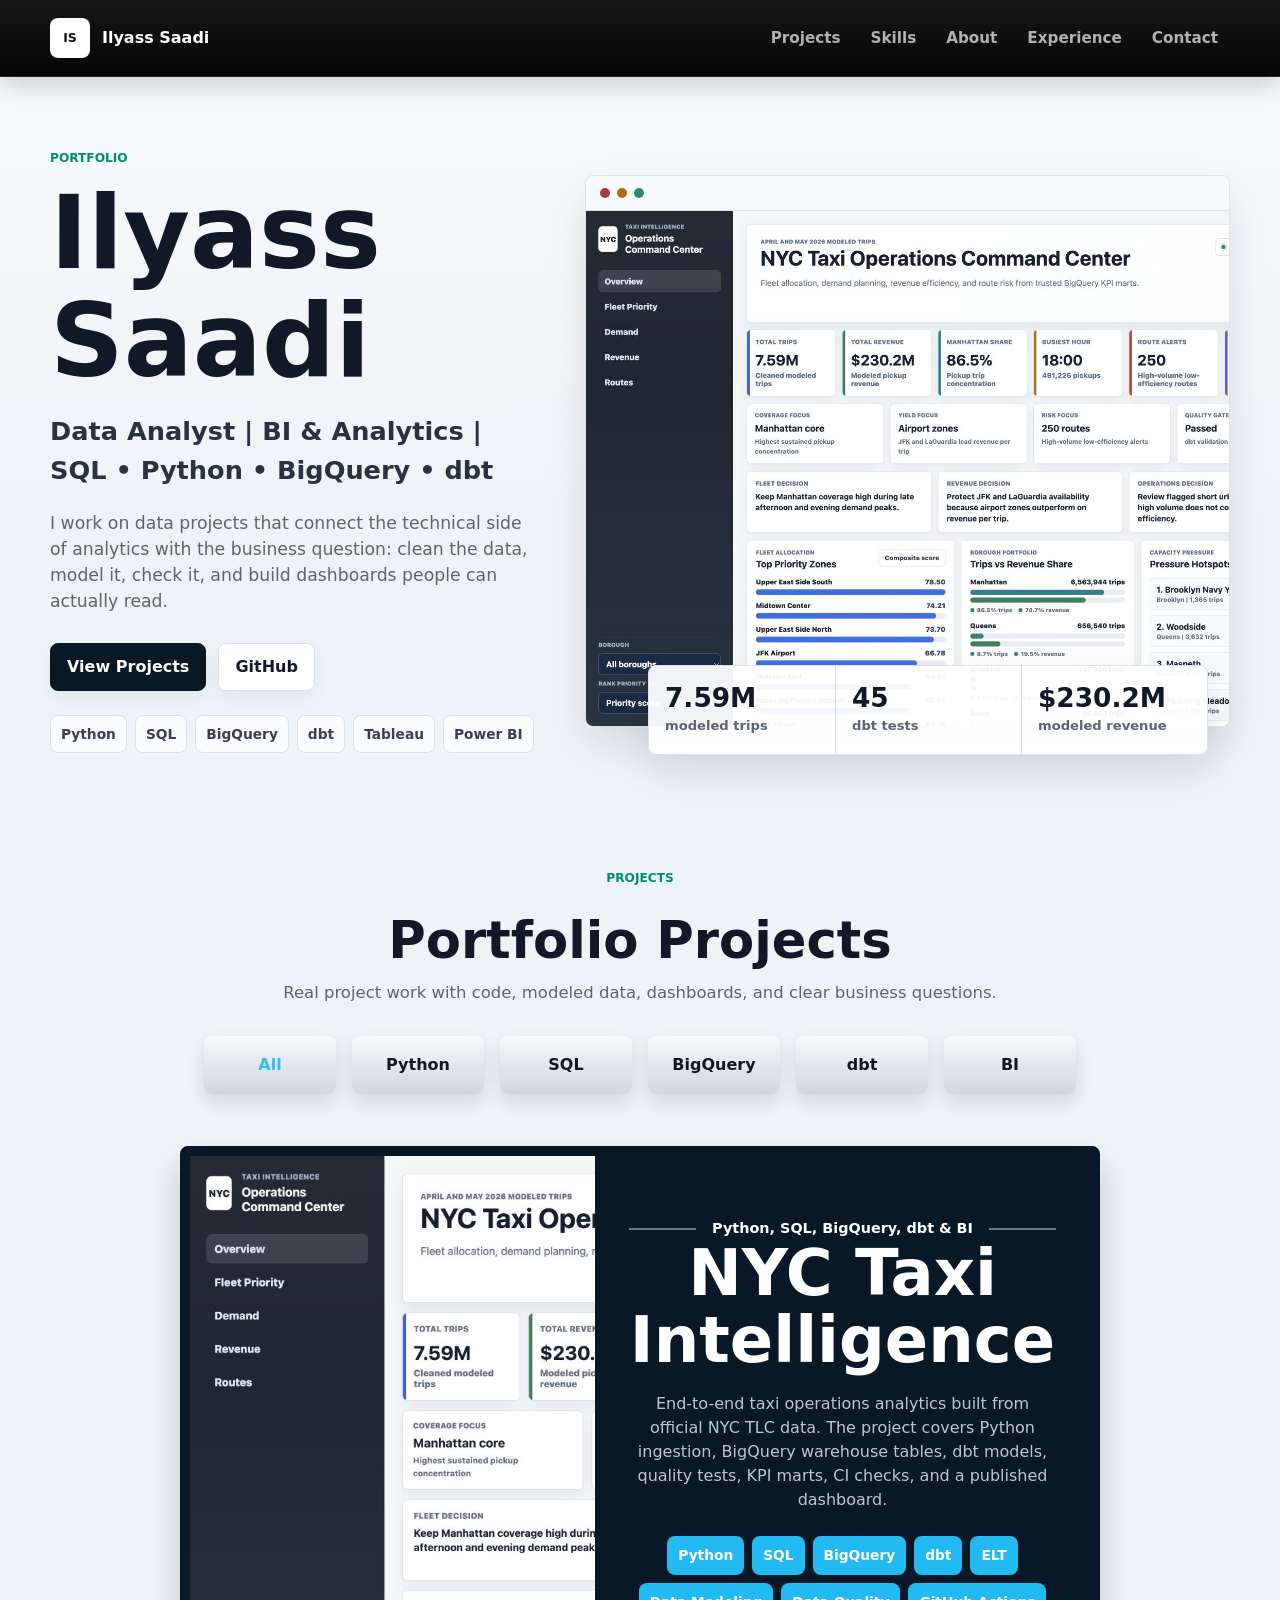
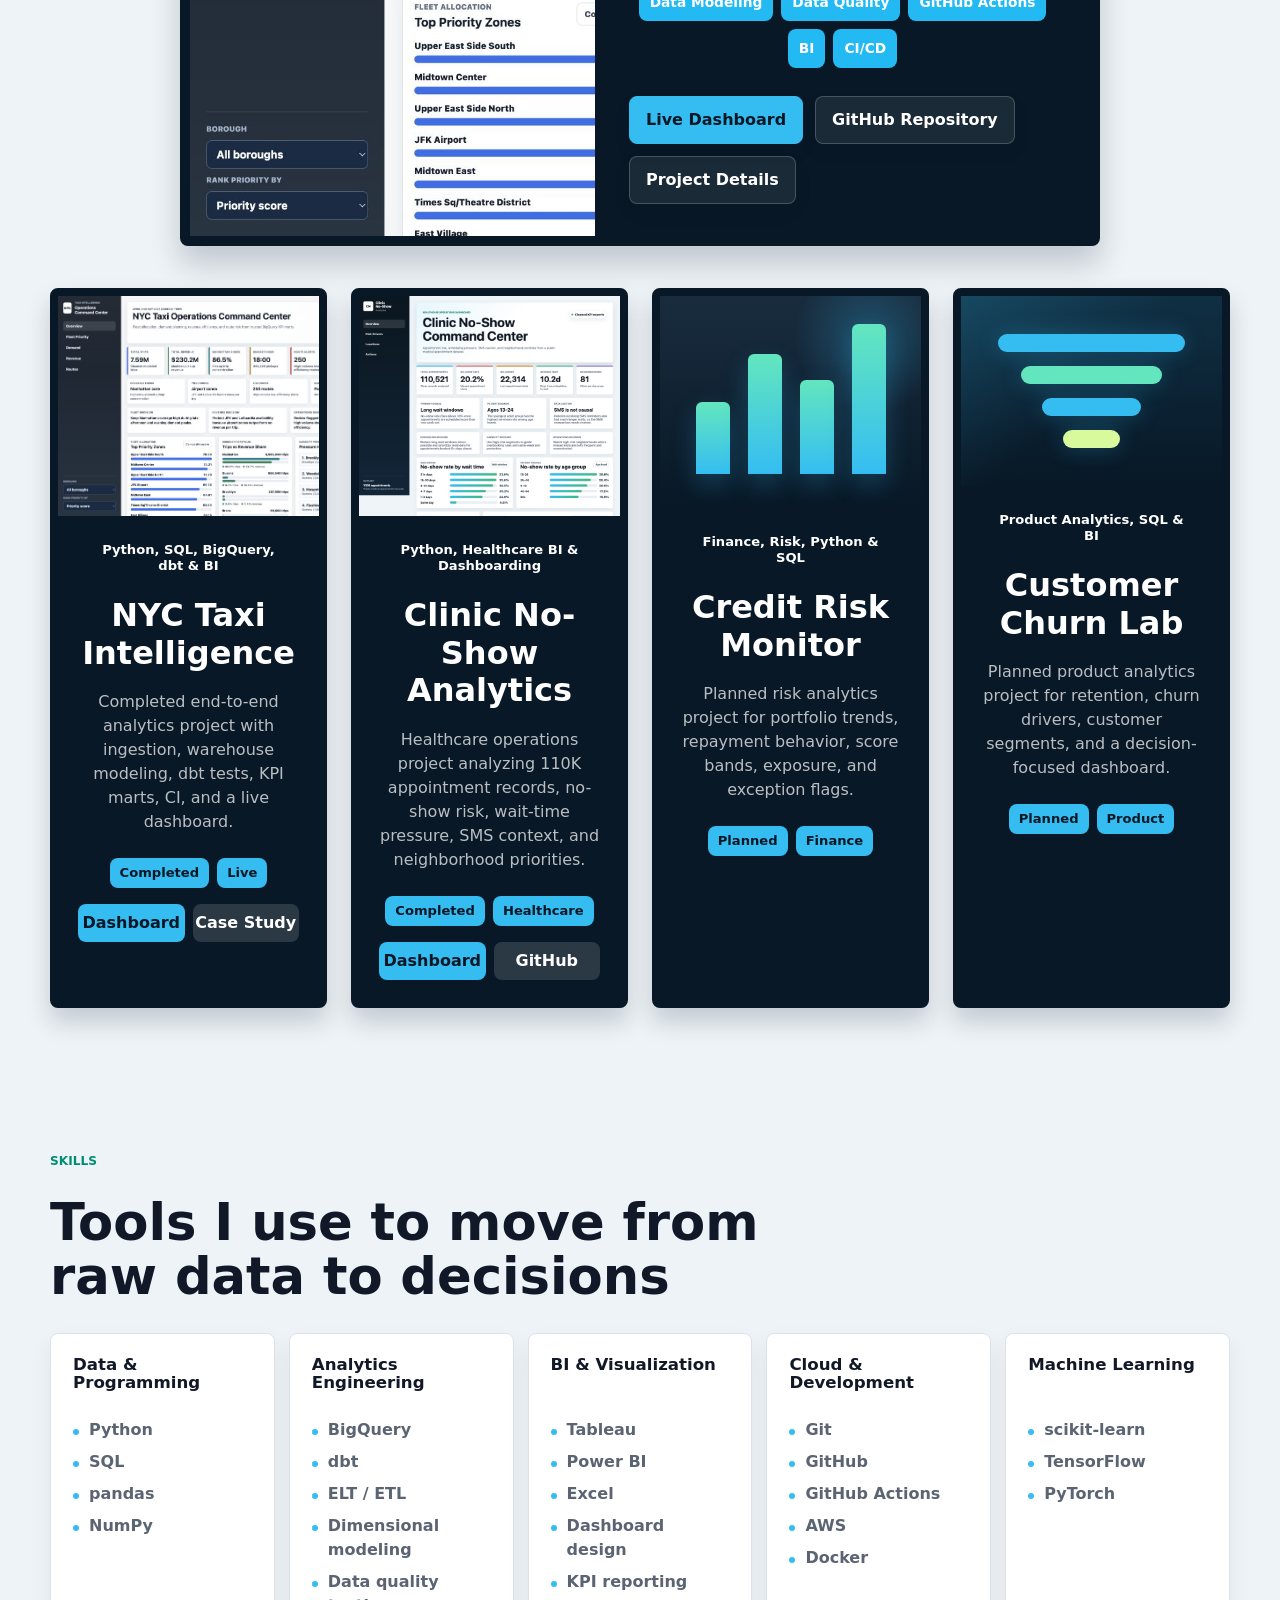
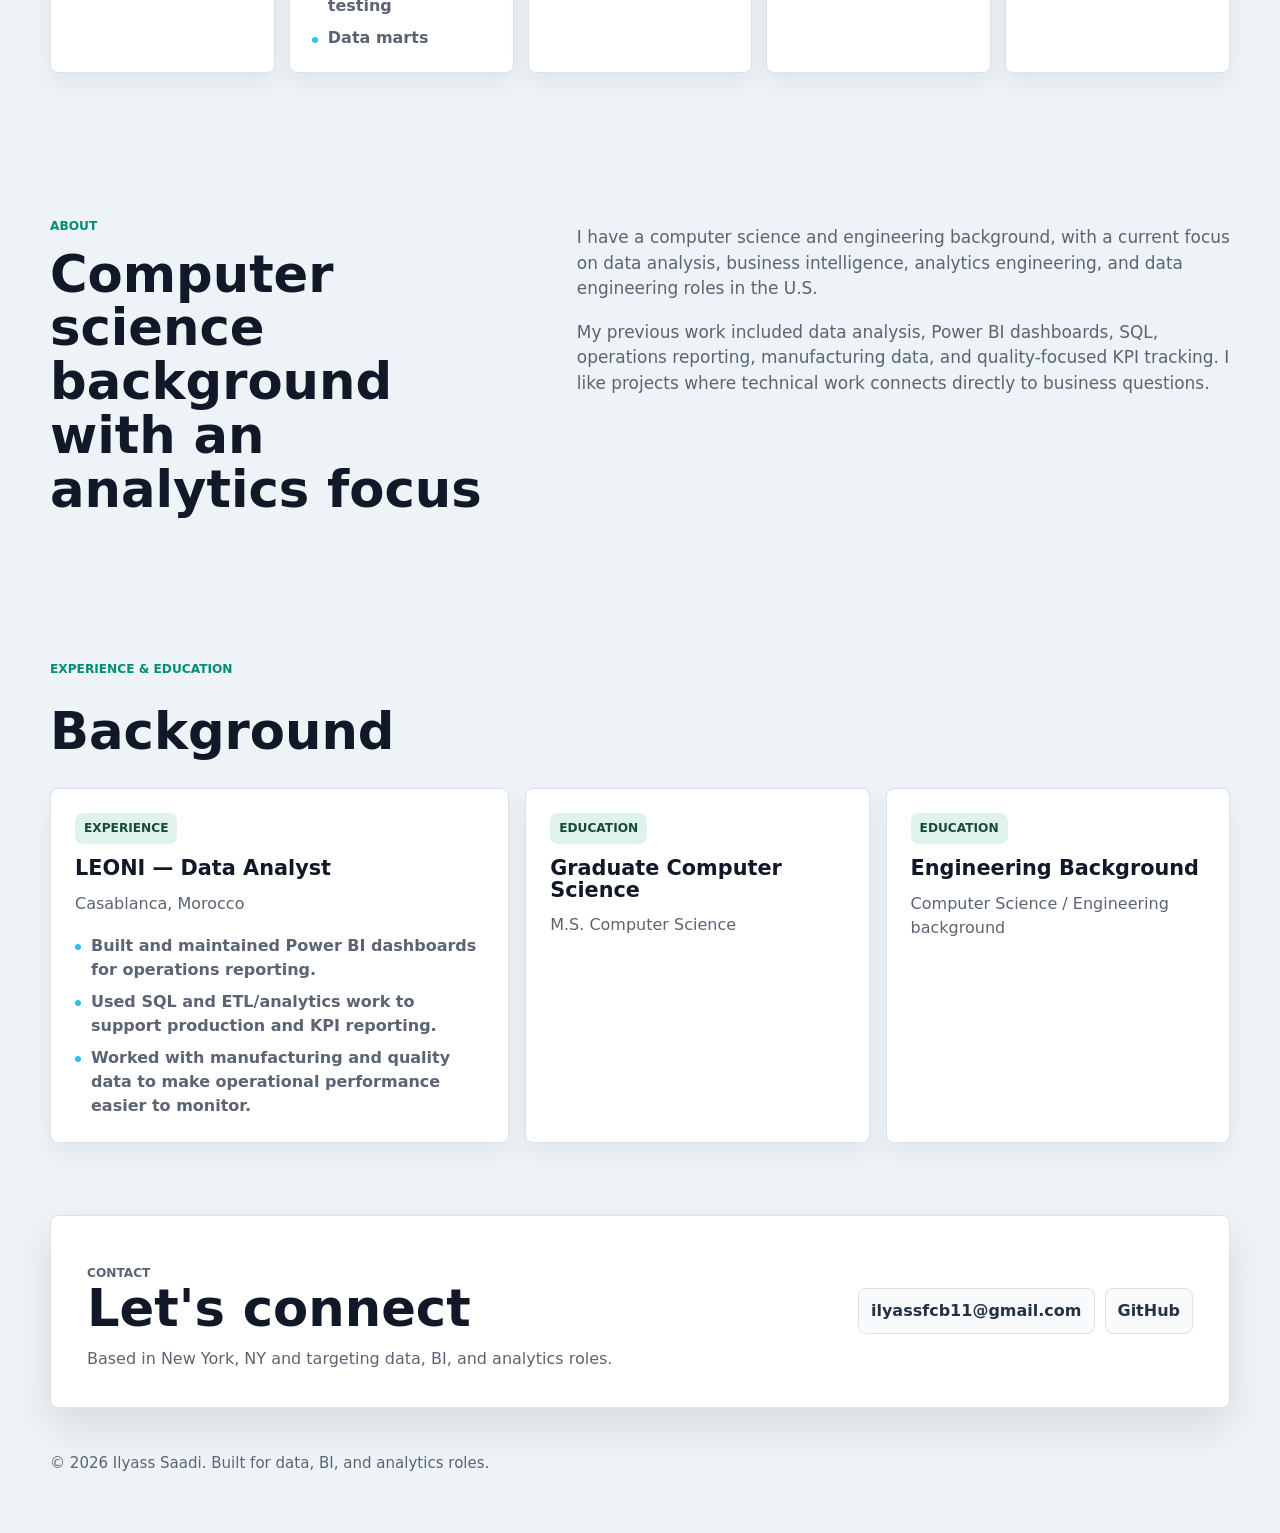
==== commit 9f5086d5: "Add clinic no-show project to portfolio" ====
--- a/index.html
+++ b/index.html
@@ -161,22 +161,23 @@
             </div>
           </article>
 
-          <article class="portfolio-card">
-            <div class="portfolio-thumb healthcare-thumb" aria-hidden="true">
-              <span class="pulse-card"></span>
-              <span class="pulse-line"></span>
-              <span class="pulse-line short"></span>
-              <span class="pulse-dot"></span>
+          <article class="portfolio-card is-complete">
+            <div class="portfolio-thumb image-thumb">
+              <img src="assets/img/clinic-no-show-dashboard.png" alt="Clinic No-Show Analytics dashboard screenshot" width="1440" height="1100">
             </div>
             <div class="portfolio-card-body">
               <div class="card-rule">
-                <span>Healthcare BI, SQL & Tableau</span>
+                <span>Python, Healthcare BI & Dashboarding</span>
               </div>
               <h3>Clinic No-Show Analytics</h3>
-              <p>Planned healthcare dashboard for appointment no-shows, clinic capacity, patient segments, and scheduling pressure.</p>
+              <p>Healthcare operations project analyzing 110K appointment records, no-show risk, wait-time pressure, SMS context, and neighborhood priorities.</p>
               <div class="mini-tags">
-                <span>Planned</span>
+                <span>Completed</span>
                 <span>Healthcare</span>
+              </div>
+              <div class="card-actions">
+                <a href="https://ilyassfcb11-lgtm.github.io/clinic-no-show-analytics/" target="_blank" rel="noopener">Dashboard</a>
+                <a href="https://github.com/ilyassfcb11-lgtm/clinic-no-show-analytics" target="_blank" rel="noopener">GitHub</a>
               </div>
             </div>
           </article>
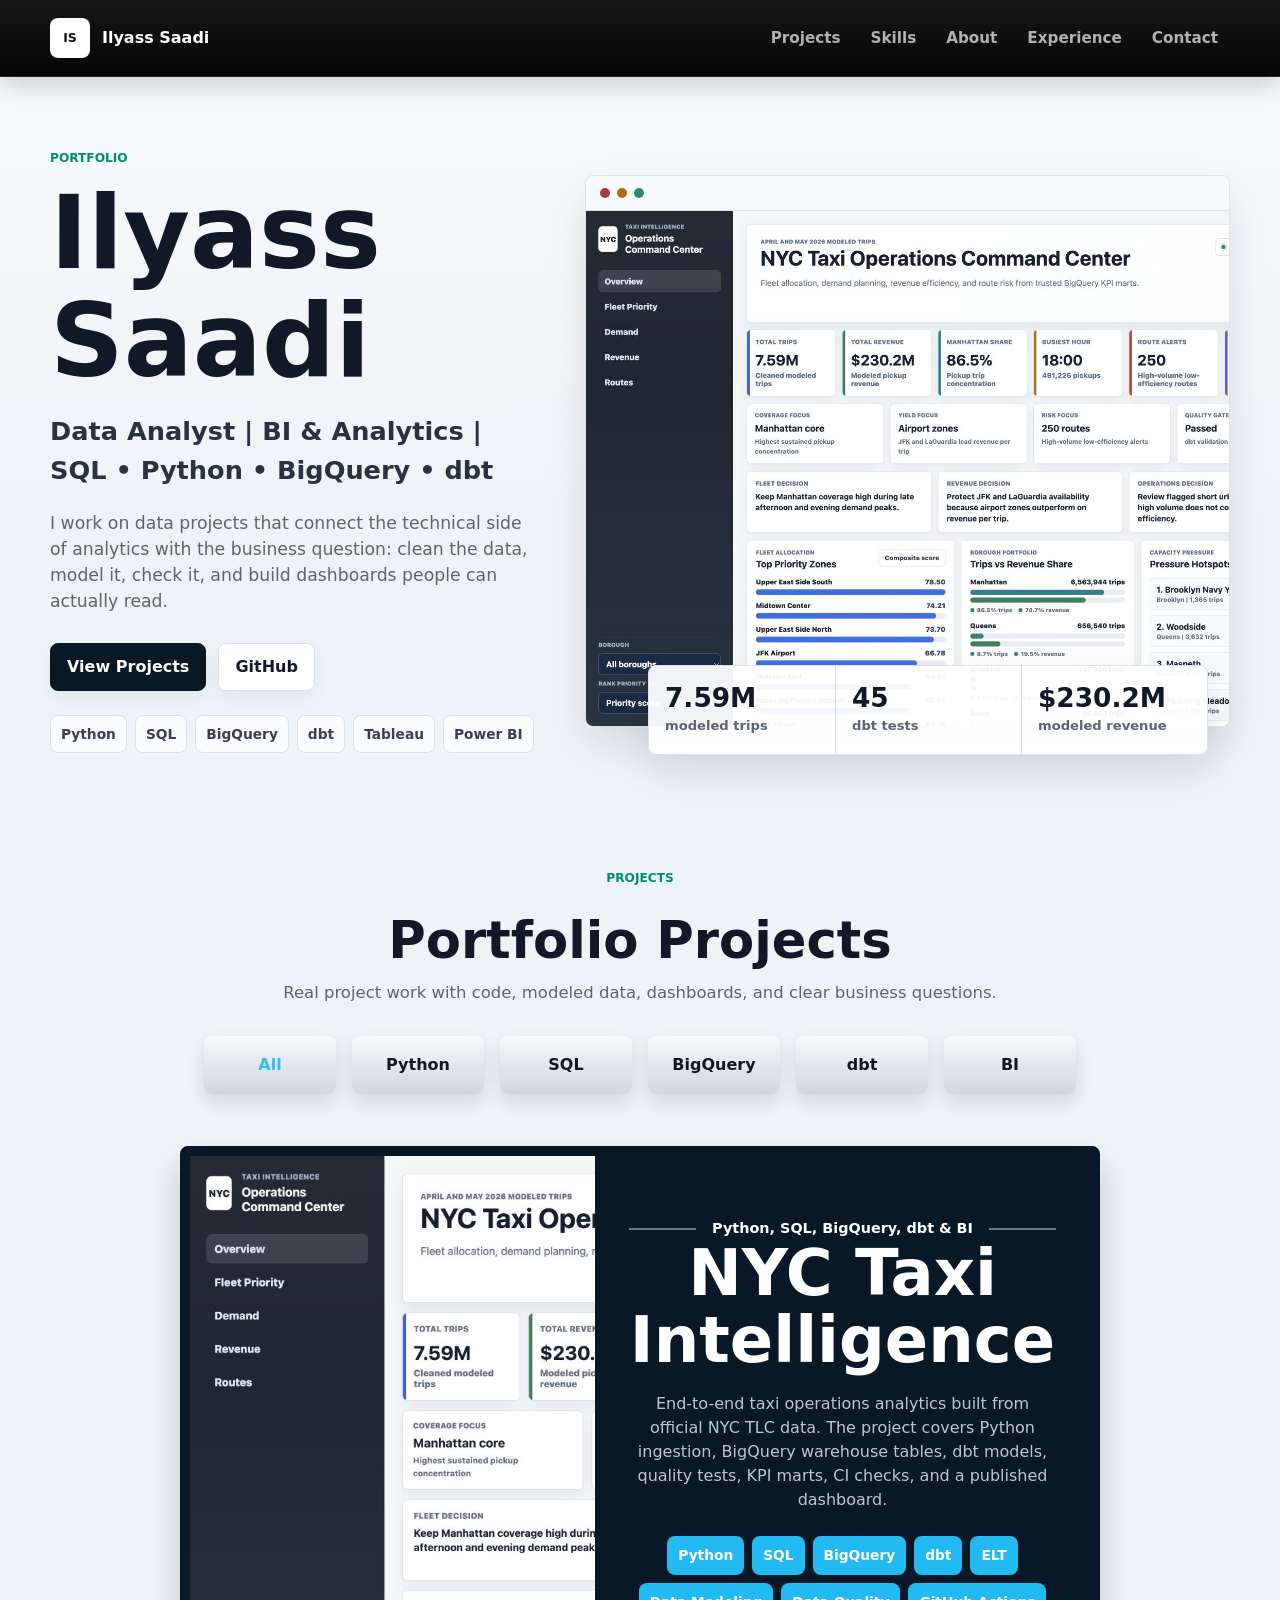
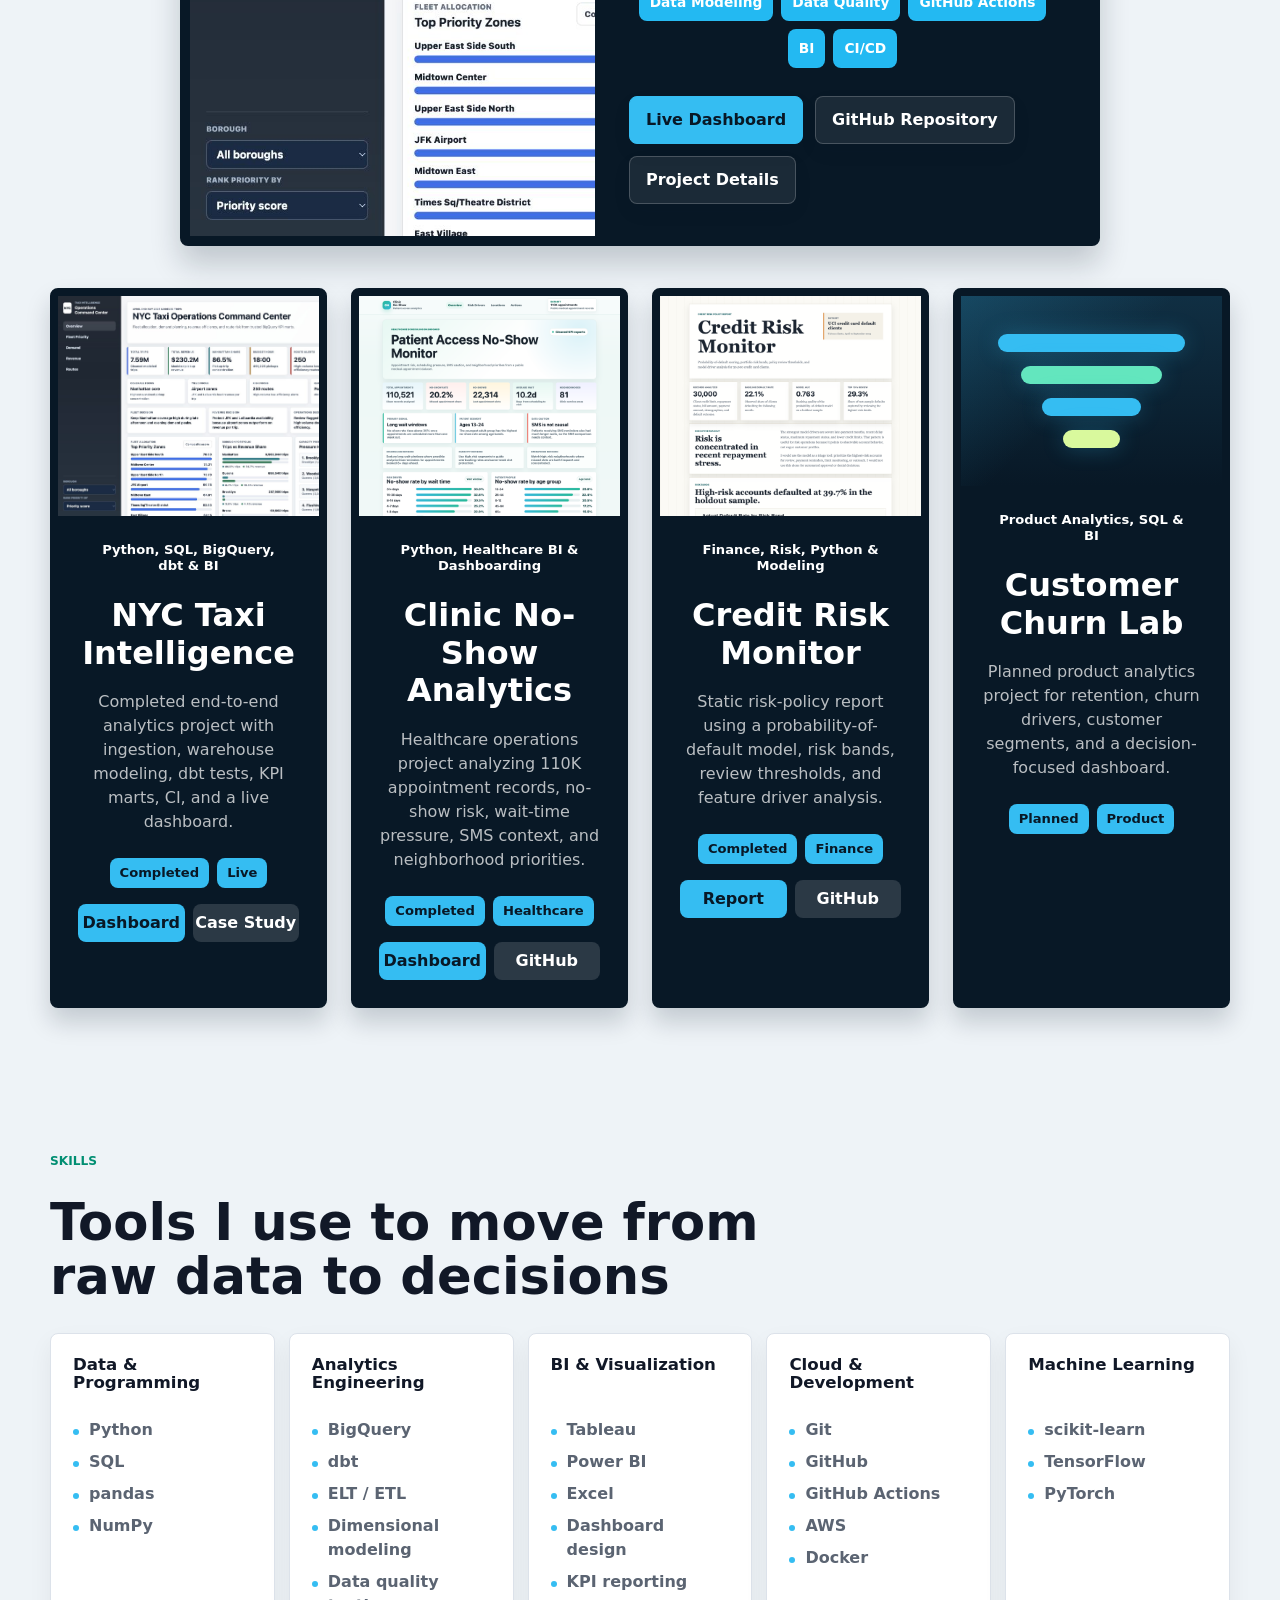
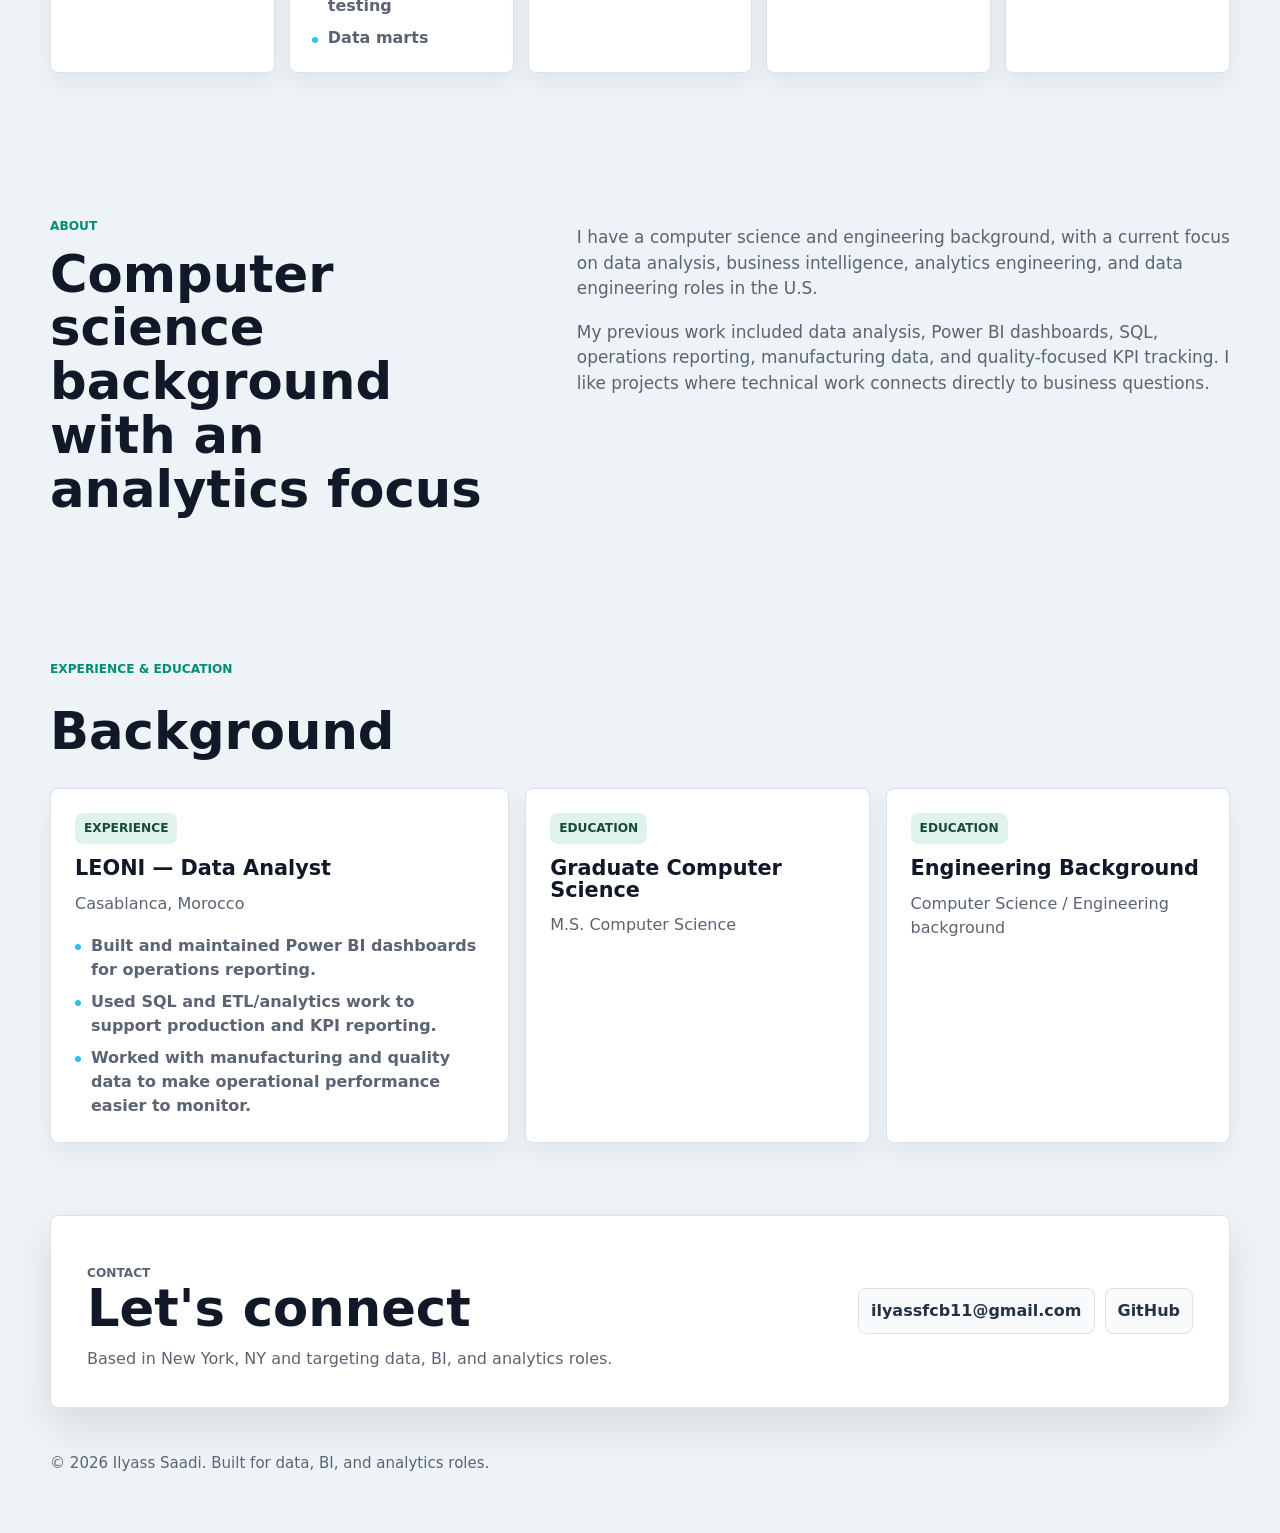
==== commit cd9515ac: "Add credit risk project to portfolio" ====
--- a/index.html
+++ b/index.html
@@ -182,22 +182,23 @@
             </div>
           </article>
 
-          <article class="portfolio-card">
-            <div class="portfolio-thumb finance-thumb" aria-hidden="true">
-              <span></span>
-              <span></span>
-              <span></span>
-              <span></span>
+          <article class="portfolio-card is-complete">
+            <div class="portfolio-thumb image-thumb">
+              <img src="assets/img/credit-risk-report.png" alt="Credit Risk Monitor static report screenshot" width="1440" height="1100">
             </div>
             <div class="portfolio-card-body">
               <div class="card-rule">
-                <span>Finance, Risk, Python & SQL</span>
+                <span>Finance, Risk, Python & Modeling</span>
               </div>
               <h3>Credit Risk Monitor</h3>
-              <p>Planned risk analytics project for portfolio trends, repayment behavior, score bands, exposure, and exception flags.</p>
+              <p>Static risk-policy report using a probability-of-default model, risk bands, review thresholds, and feature driver analysis.</p>
               <div class="mini-tags">
-                <span>Planned</span>
+                <span>Completed</span>
                 <span>Finance</span>
+              </div>
+              <div class="card-actions">
+                <a href="https://ilyassfcb11-lgtm.github.io/credit-risk-monitor/" target="_blank" rel="noopener">Report</a>
+                <a href="https://github.com/ilyassfcb11-lgtm/credit-risk-monitor" target="_blank" rel="noopener">GitHub</a>
               </div>
             </div>
           </article>
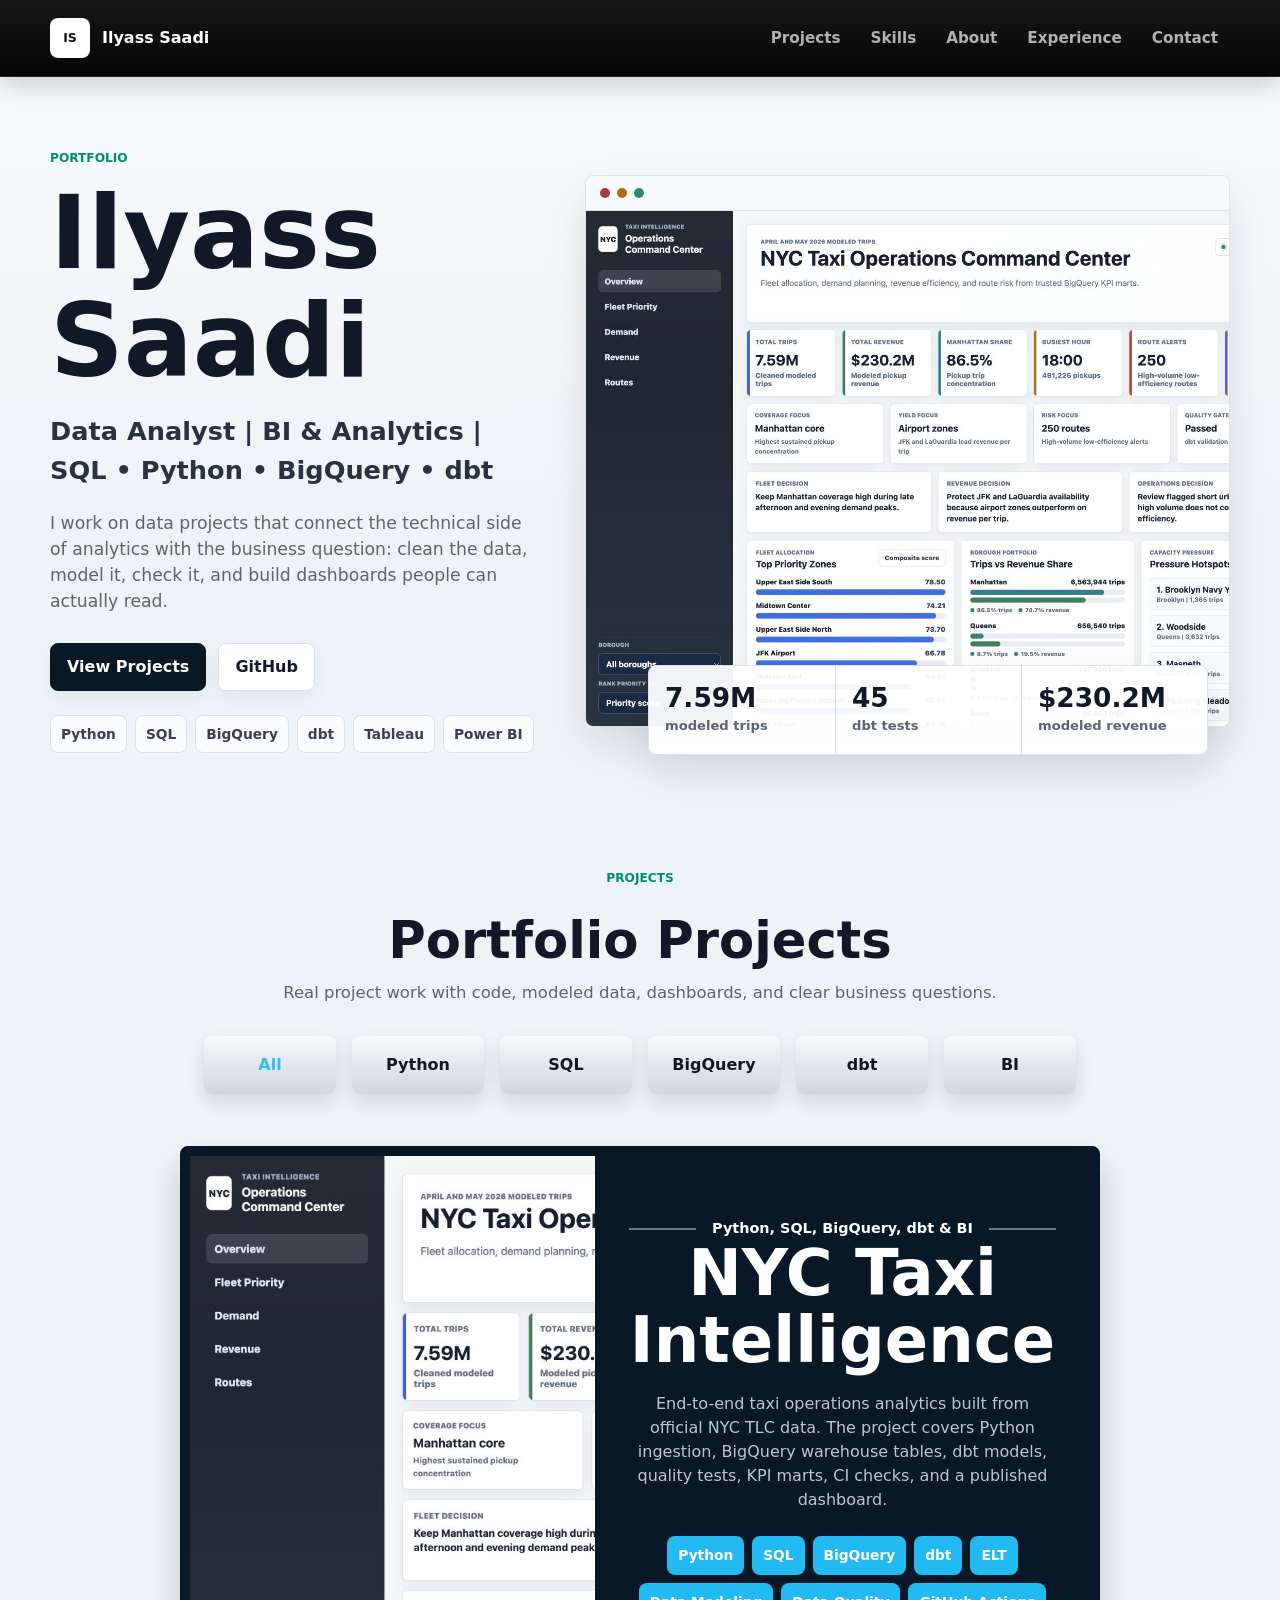
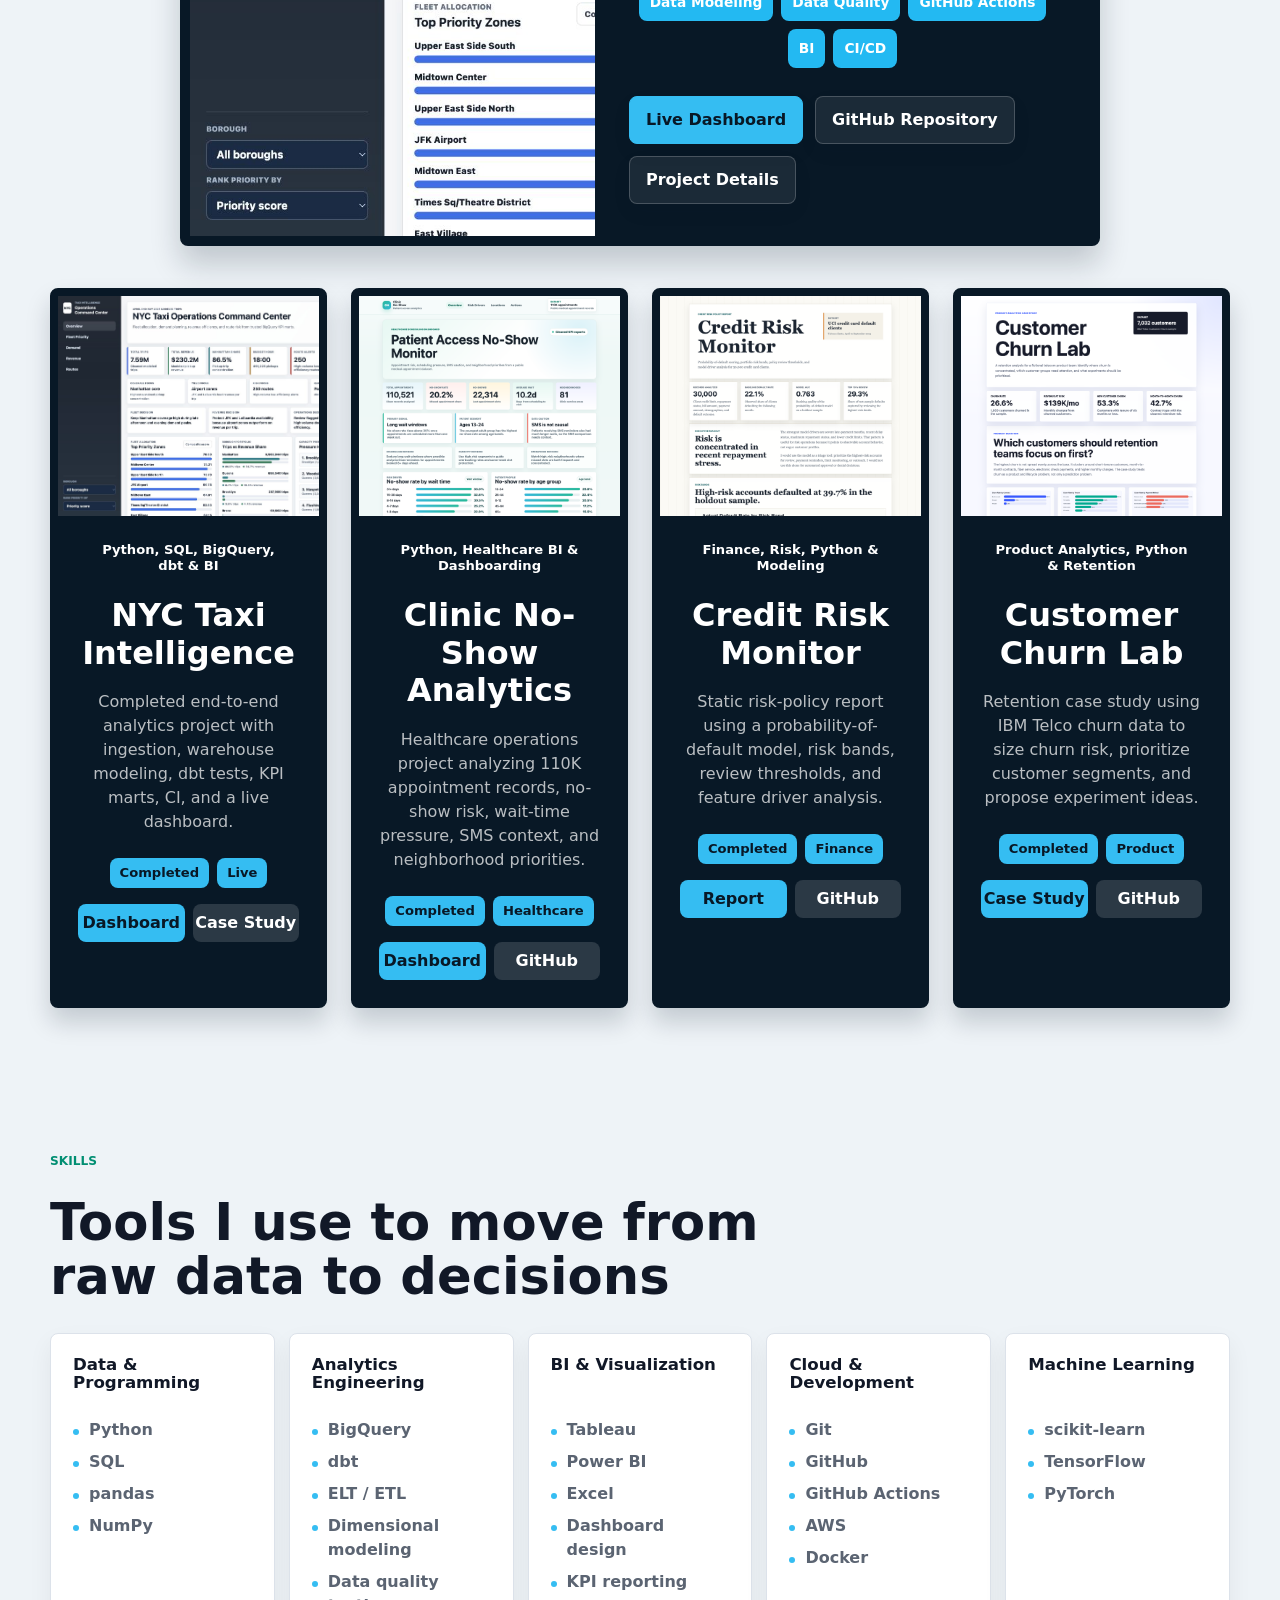
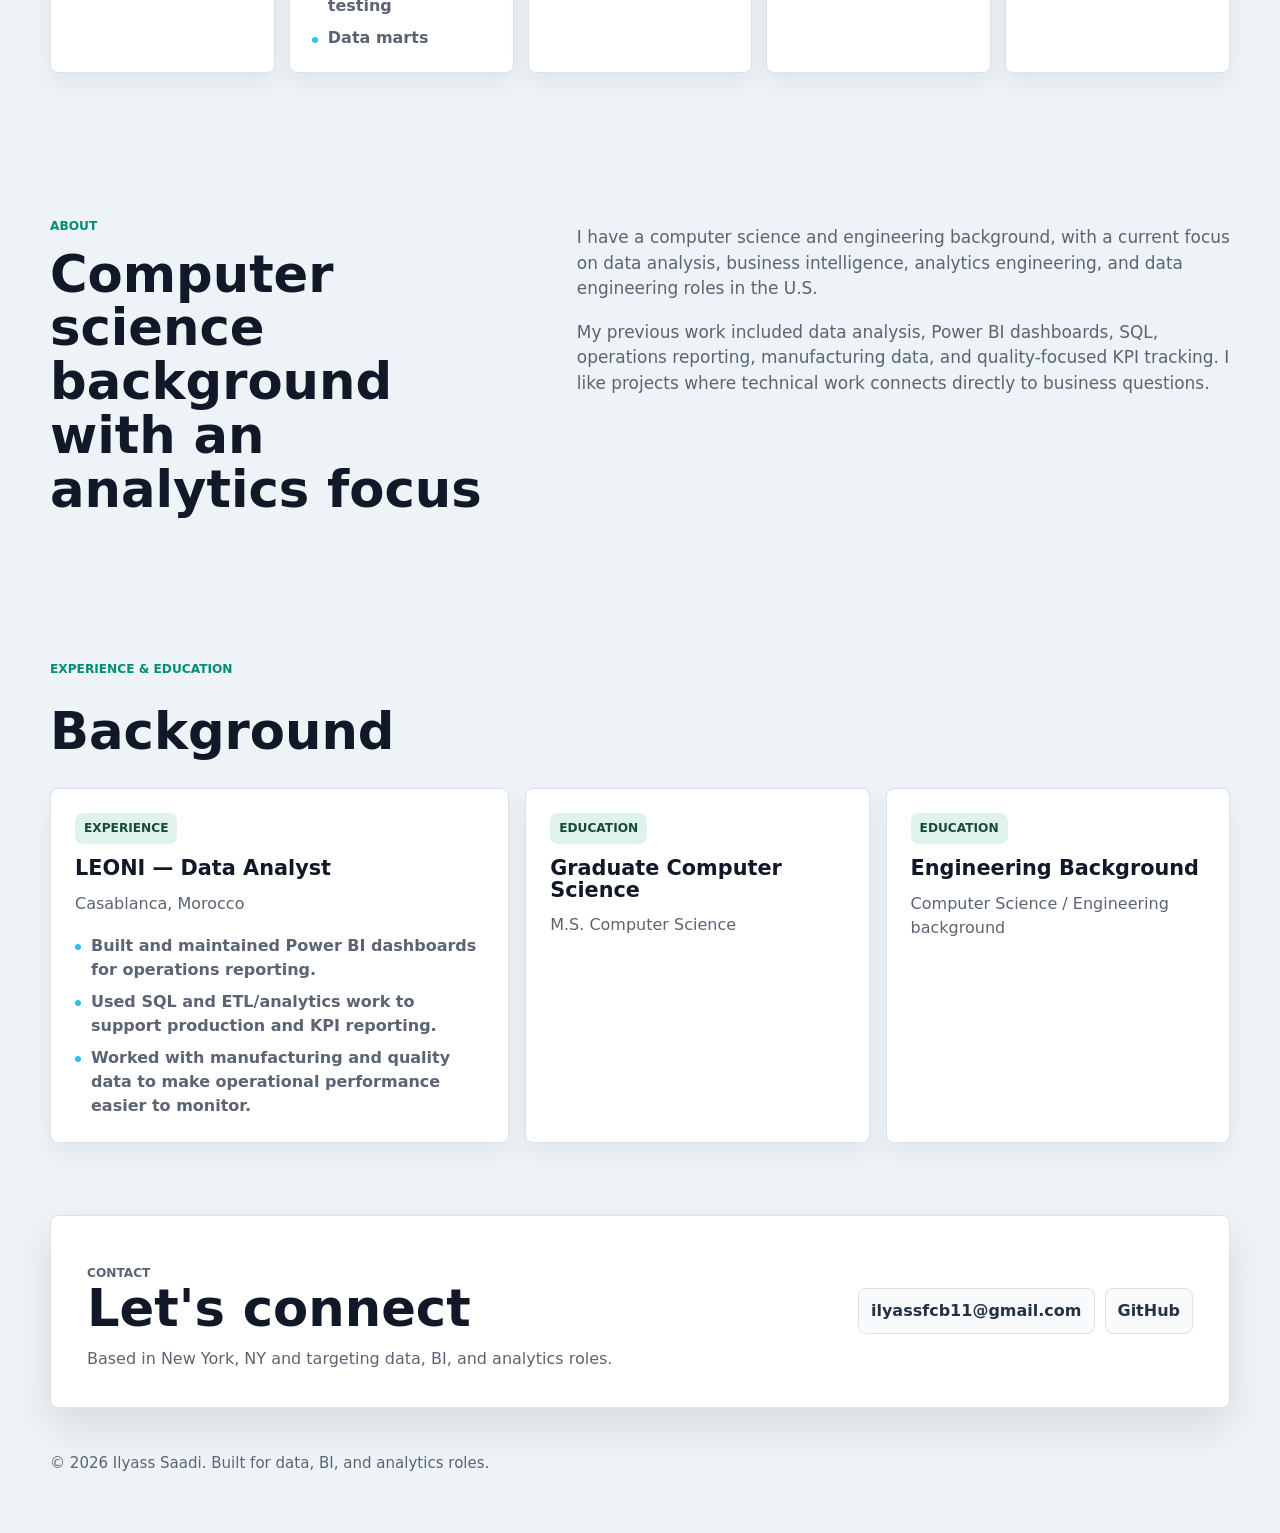
==== commit 89621e0d: "Add customer churn portfolio project" ====
--- a/index.html
+++ b/index.html
@@ -204,21 +204,22 @@
           </article>
 
           <article class="portfolio-card">
-            <div class="portfolio-thumb product-thumb" aria-hidden="true">
-              <span class="funnel wide"></span>
-              <span class="funnel medium"></span>
-              <span class="funnel small"></span>
-              <span class="funnel tiny"></span>
+            <div class="portfolio-thumb image-thumb">
+              <img src="assets/img/customer-churn-case-study.png" alt="Customer Churn Lab case study screenshot" width="1440" height="1100">
             </div>
             <div class="portfolio-card-body">
               <div class="card-rule">
-                <span>Product Analytics, SQL & BI</span>
+                <span>Product Analytics, Python & Retention</span>
               </div>
               <h3>Customer Churn Lab</h3>
-              <p>Planned product analytics project for retention, churn drivers, customer segments, and a decision-focused dashboard.</p>
+              <p>Retention case study using IBM Telco churn data to size churn risk, prioritize customer segments, and propose experiment ideas.</p>
               <div class="mini-tags">
-                <span>Planned</span>
+                <span>Completed</span>
                 <span>Product</span>
+              </div>
+              <div class="card-actions">
+                <a href="https://ilyassfcb11-lgtm.github.io/customer-churn-lab/" target="_blank" rel="noopener">Case Study</a>
+                <a href="https://github.com/ilyassfcb11-lgtm/customer-churn-lab" target="_blank" rel="noopener">GitHub</a>
               </div>
             </div>
           </article>
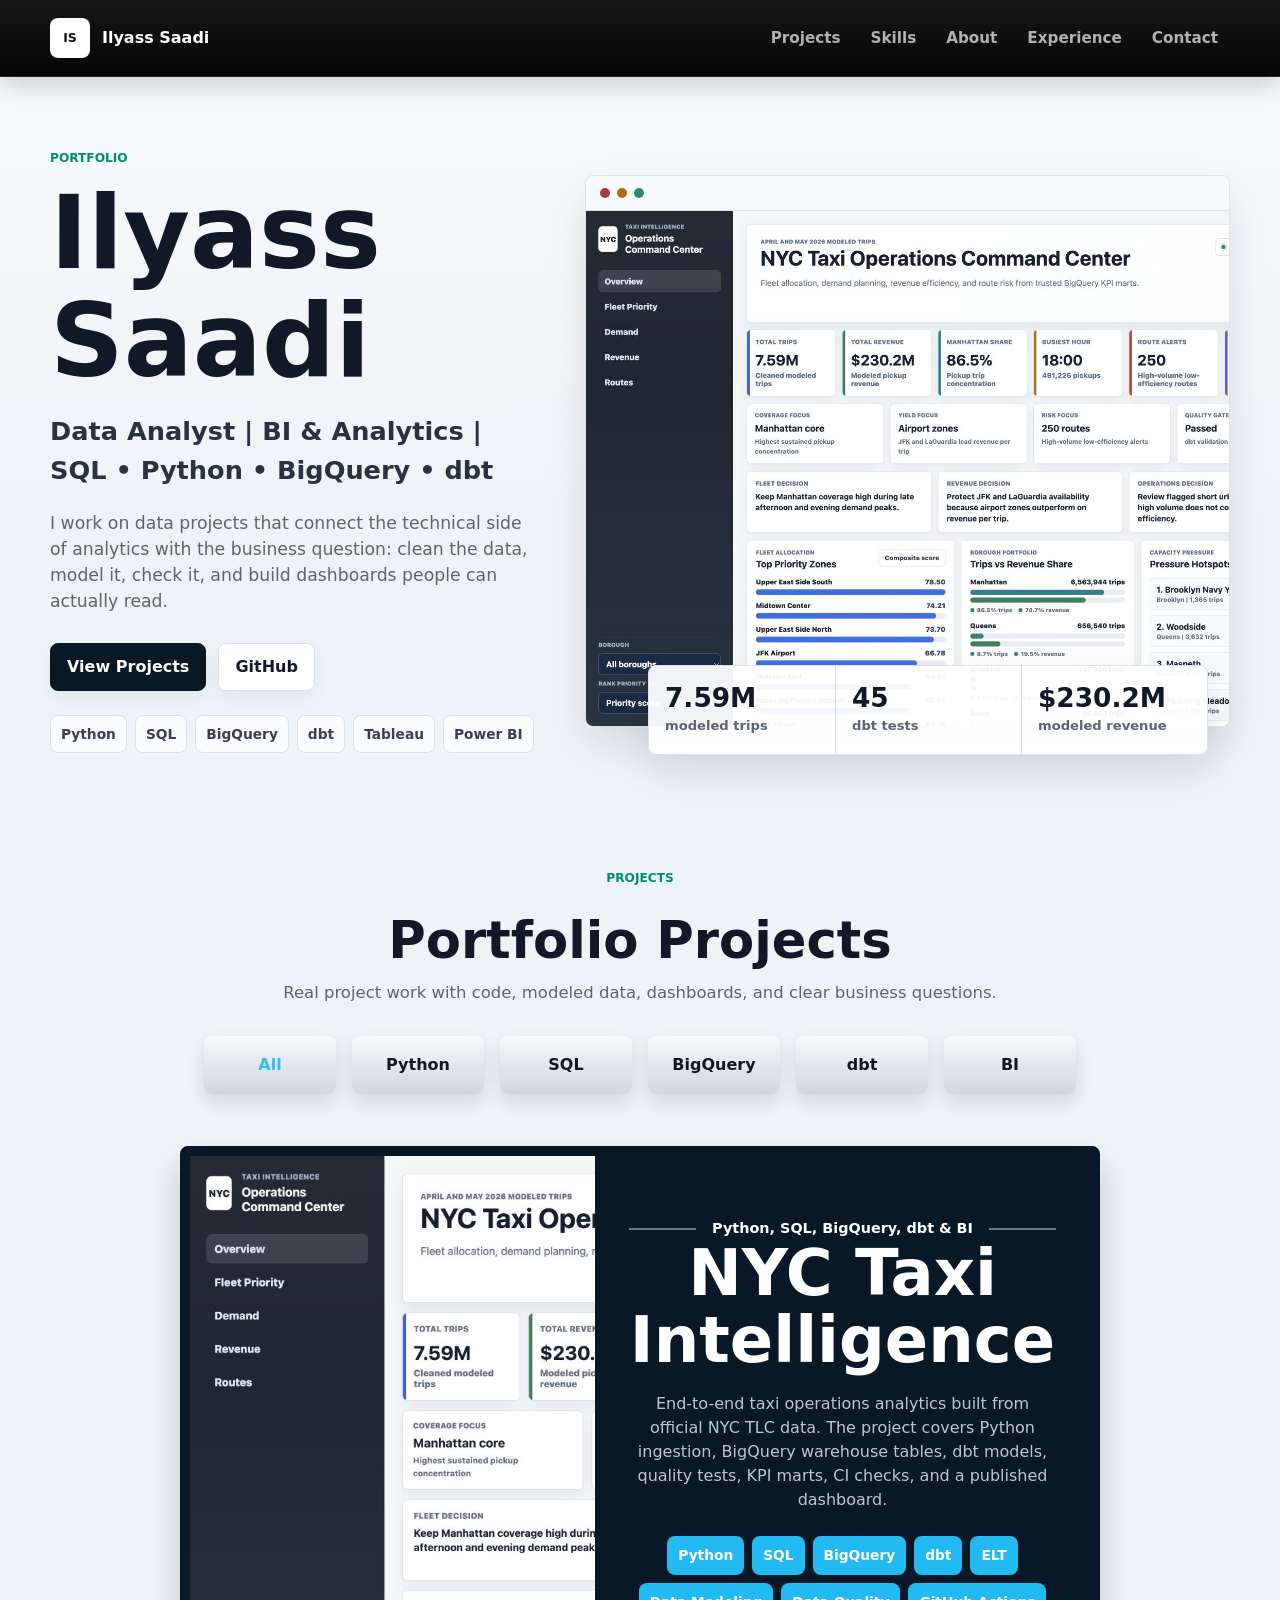
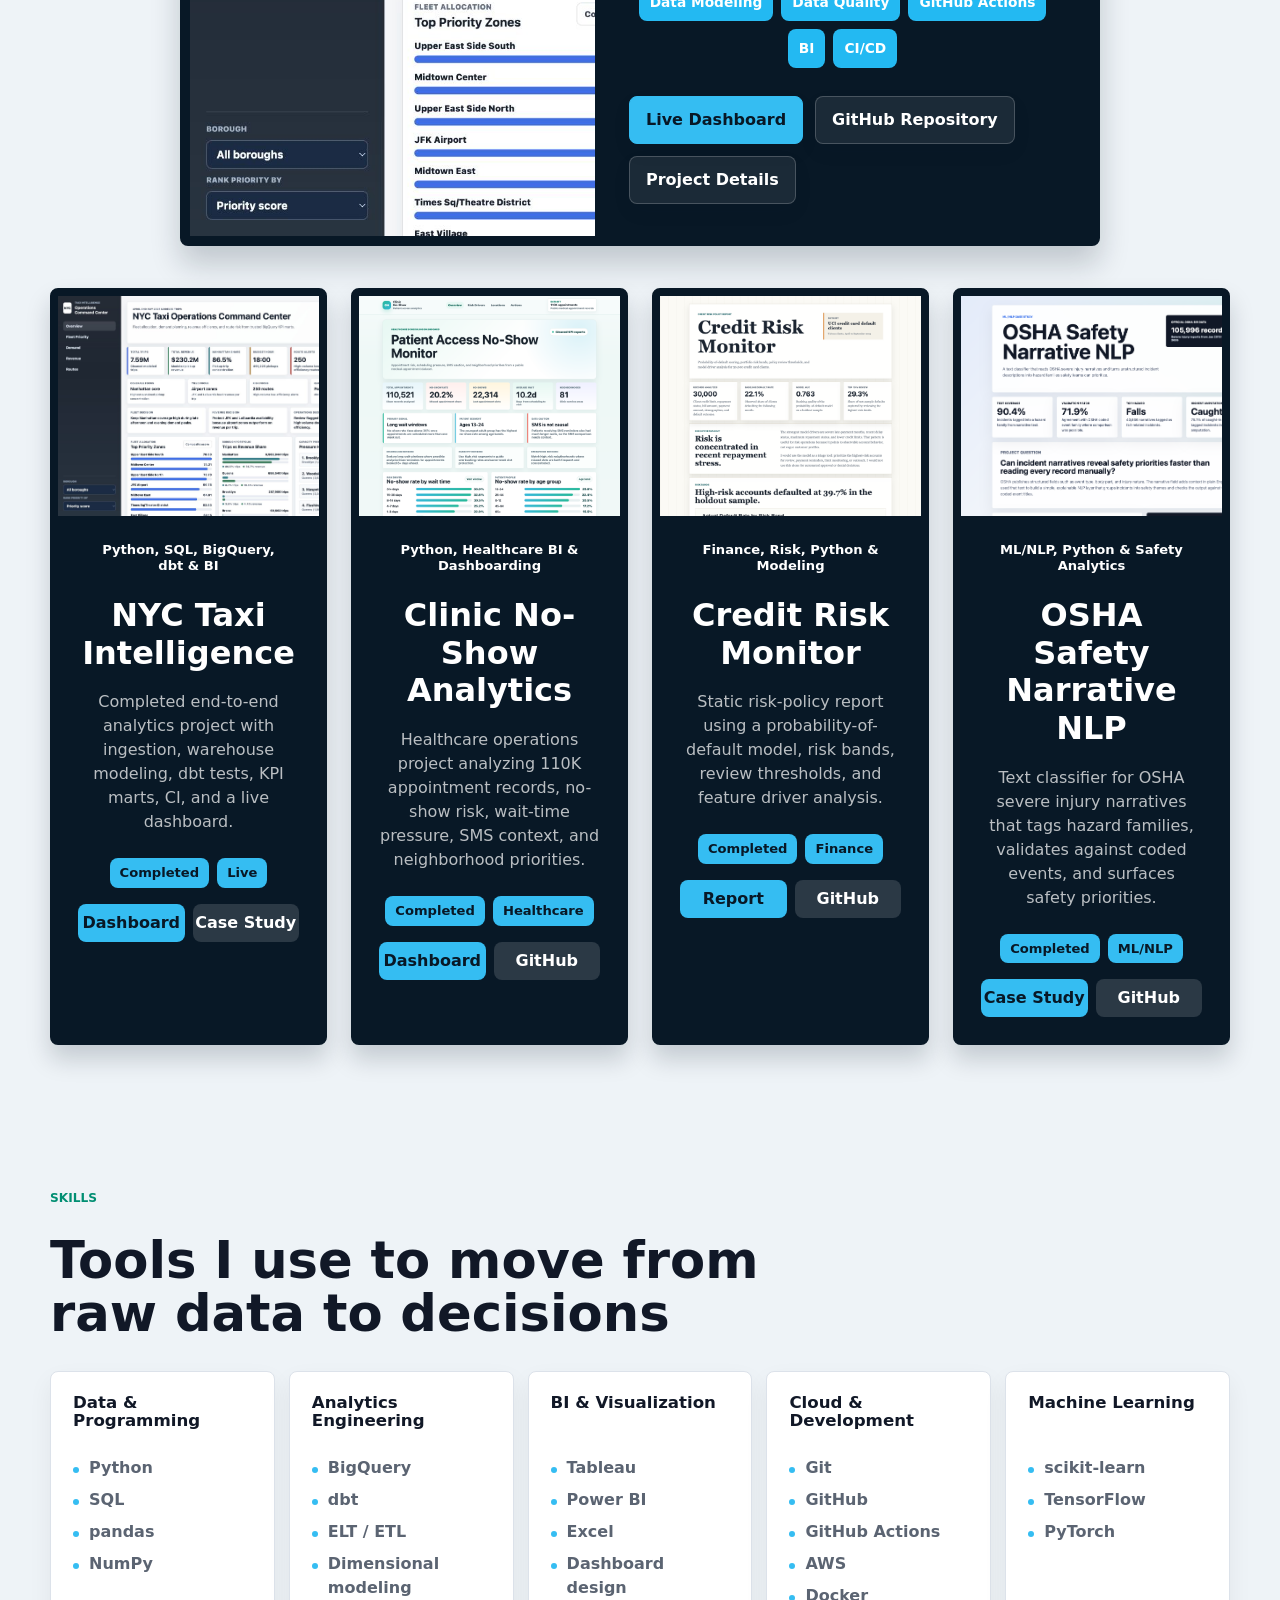
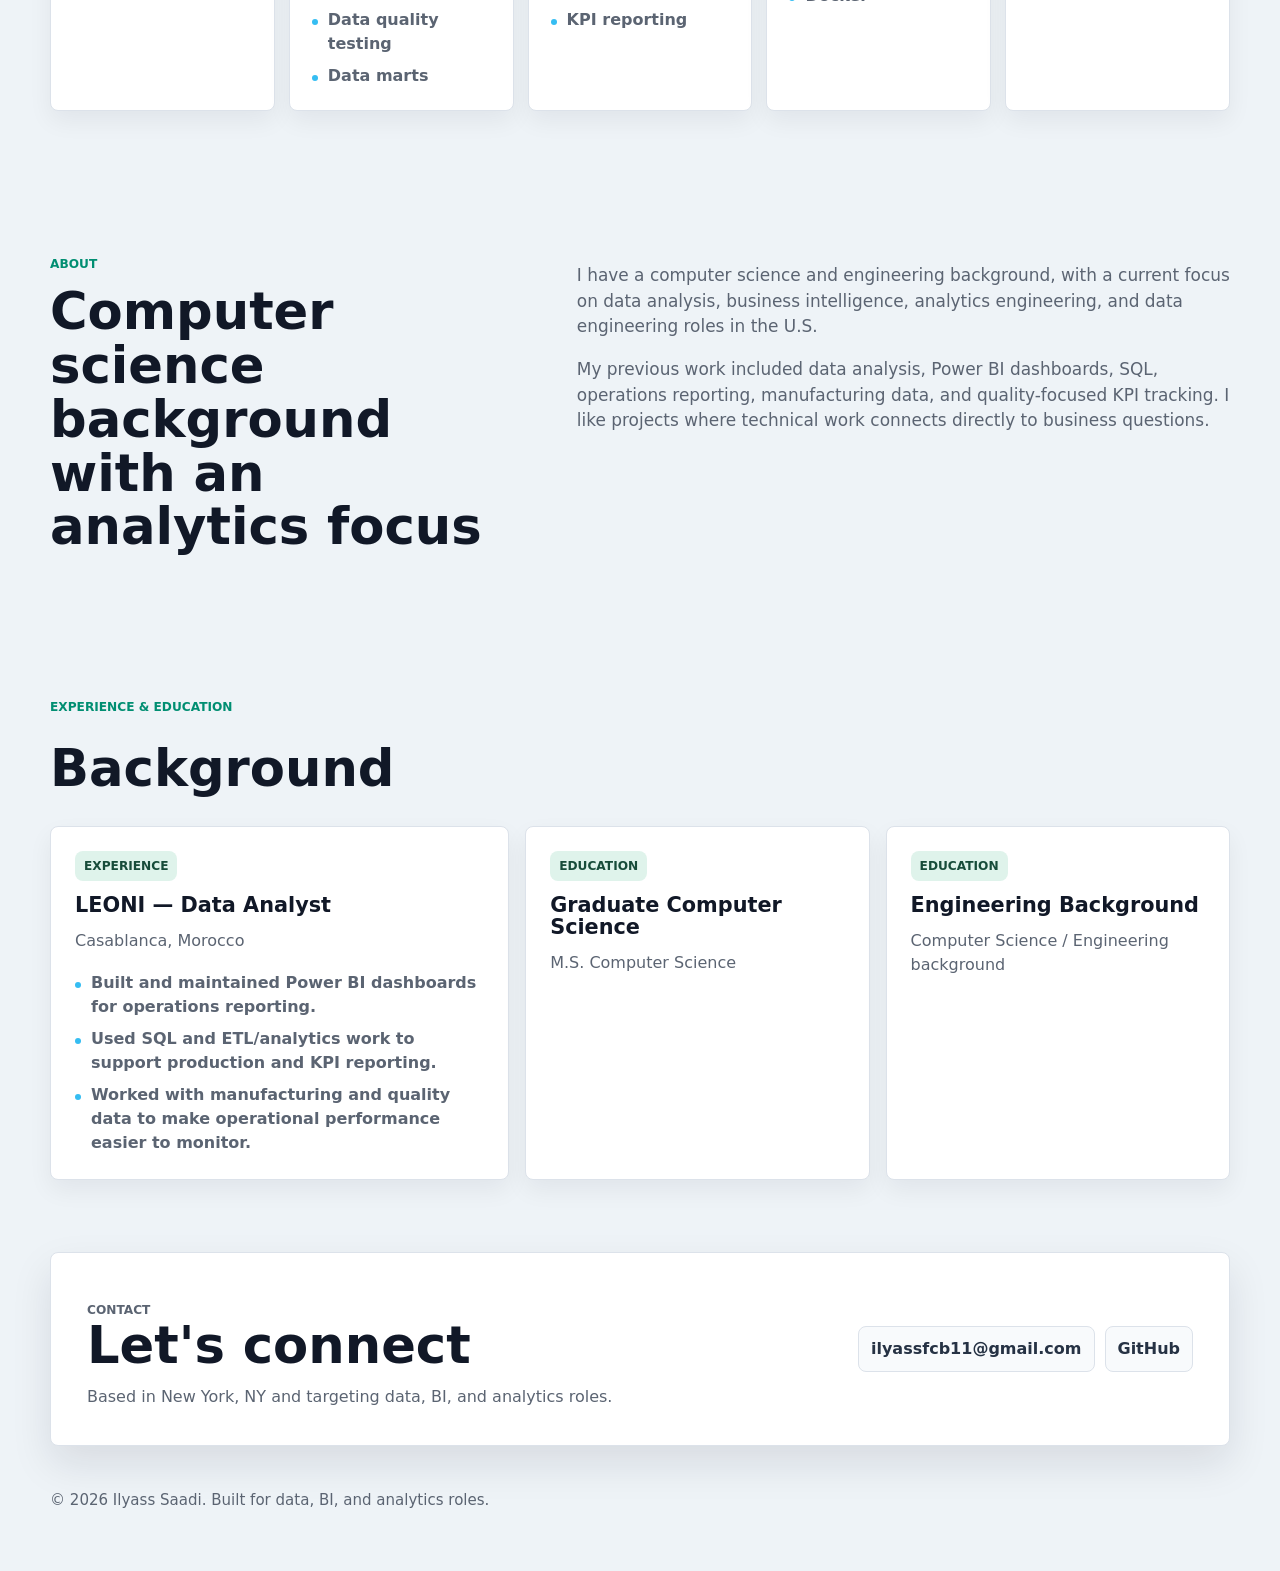
==== commit b1b1dbce: "Replace churn project with OSHA NLP" ====
--- a/index.html
+++ b/index.html
@@ -205,21 +205,21 @@
 
           <article class="portfolio-card">
             <div class="portfolio-thumb image-thumb">
-              <img src="assets/img/customer-churn-case-study.png" alt="Customer Churn Lab case study screenshot" width="1440" height="1100">
+              <img src="assets/img/osha-safety-nlp.png" alt="OSHA Safety Narrative NLP case study screenshot" width="1440" height="1000">
             </div>
             <div class="portfolio-card-body">
               <div class="card-rule">
-                <span>Product Analytics, Python & Retention</span>
-              </div>
-              <h3>Customer Churn Lab</h3>
-              <p>Retention case study using IBM Telco churn data to size churn risk, prioritize customer segments, and propose experiment ideas.</p>
+                <span>ML/NLP, Python & Safety Analytics</span>
+              </div>
+              <h3>OSHA Safety Narrative NLP</h3>
+              <p>Text classifier for OSHA severe injury narratives that tags hazard families, validates against coded events, and surfaces safety priorities.</p>
               <div class="mini-tags">
                 <span>Completed</span>
-                <span>Product</span>
+                <span>ML/NLP</span>
               </div>
               <div class="card-actions">
-                <a href="https://ilyassfcb11-lgtm.github.io/customer-churn-lab/" target="_blank" rel="noopener">Case Study</a>
-                <a href="https://github.com/ilyassfcb11-lgtm/customer-churn-lab" target="_blank" rel="noopener">GitHub</a>
+                <a href="https://ilyassfcb11-lgtm.github.io/osha-safety-nlp/" target="_blank" rel="noopener">Case Study</a>
+                <a href="https://github.com/ilyassfcb11-lgtm/osha-safety-nlp" target="_blank" rel="noopener">GitHub</a>
               </div>
             </div>
           </article>
